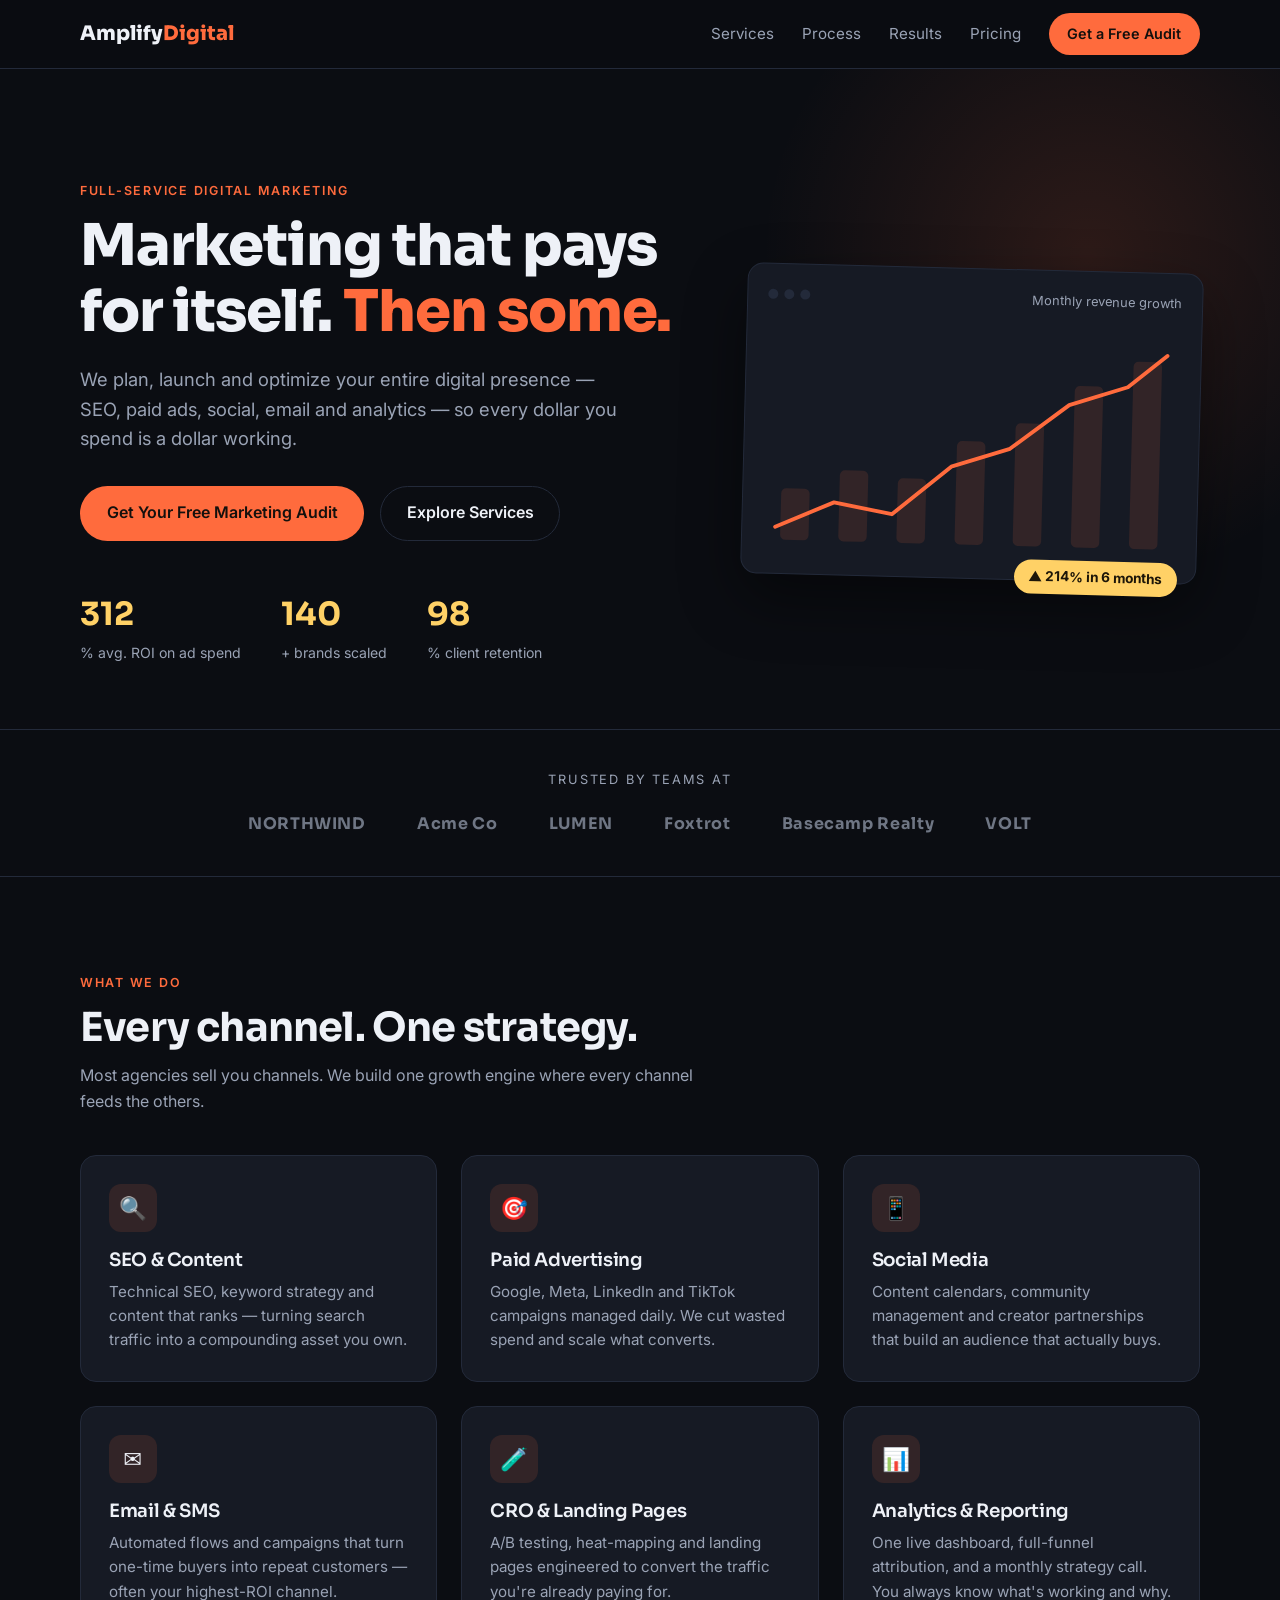
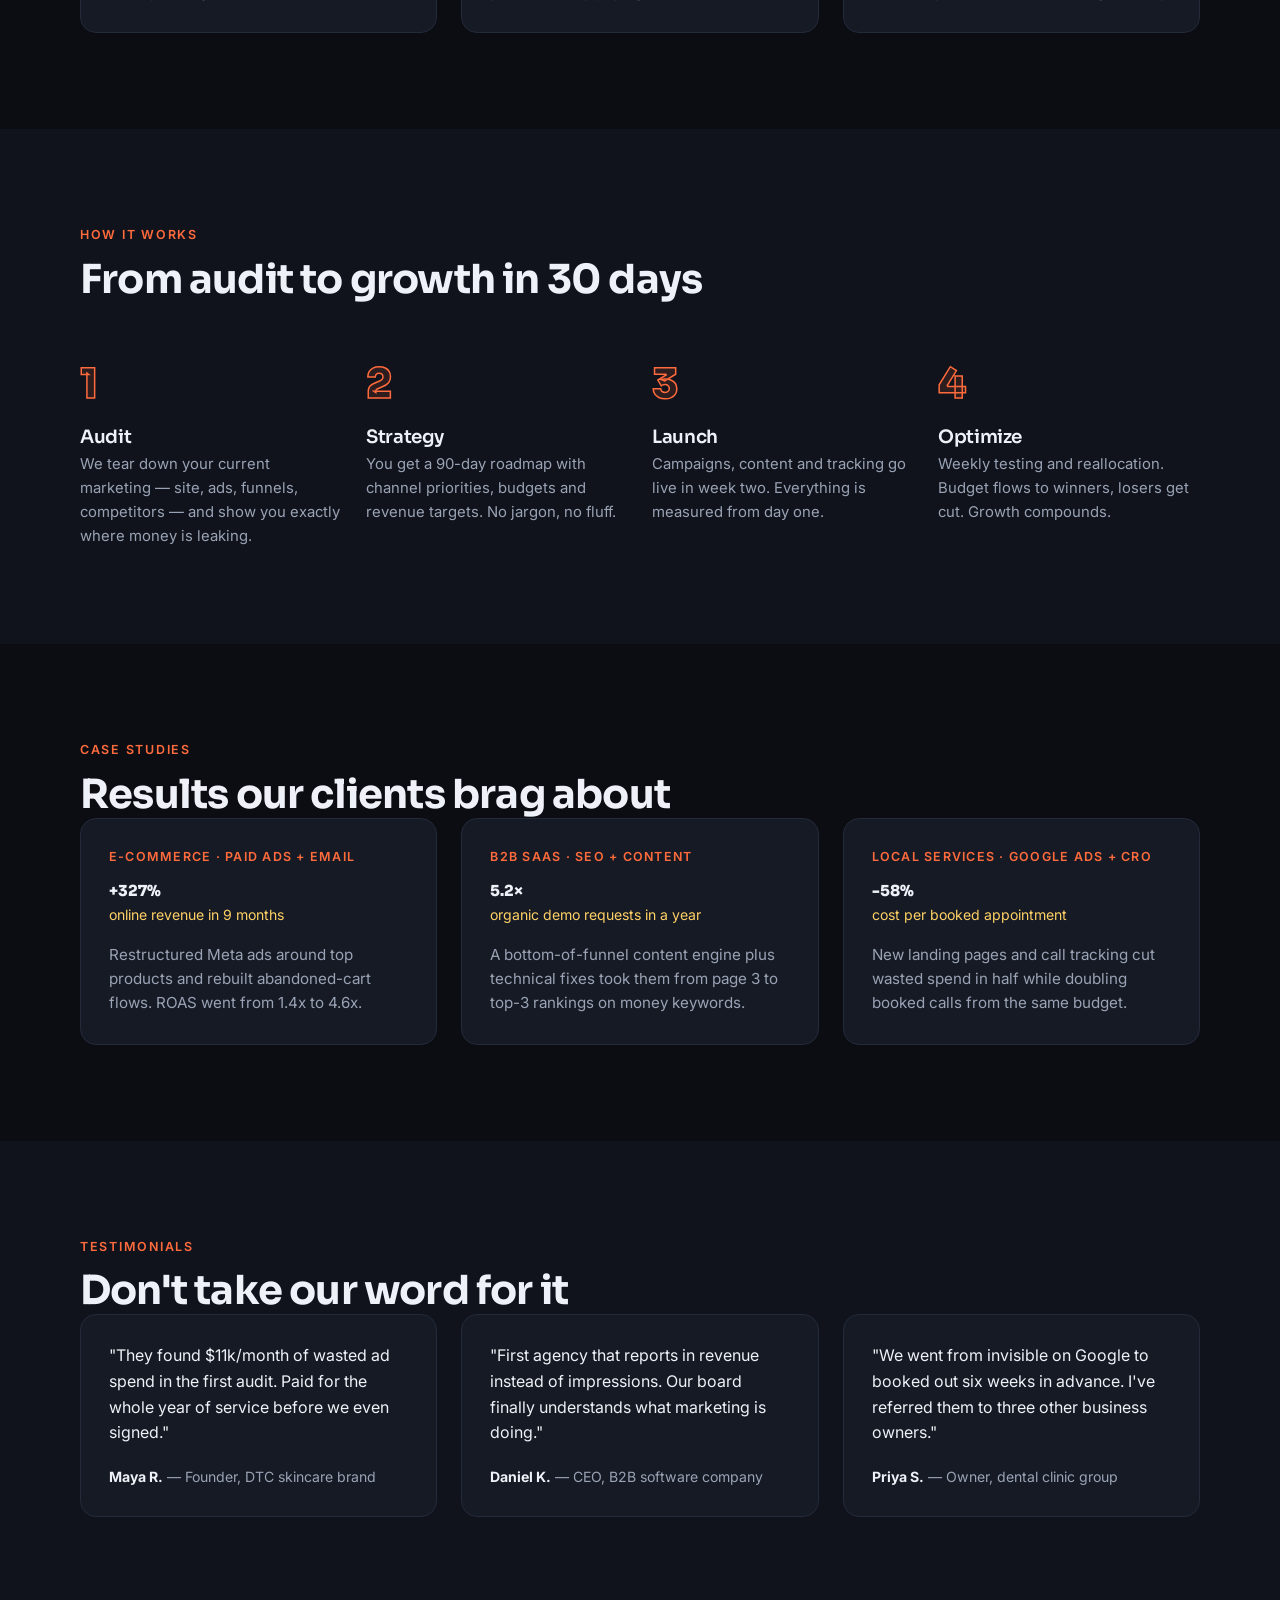
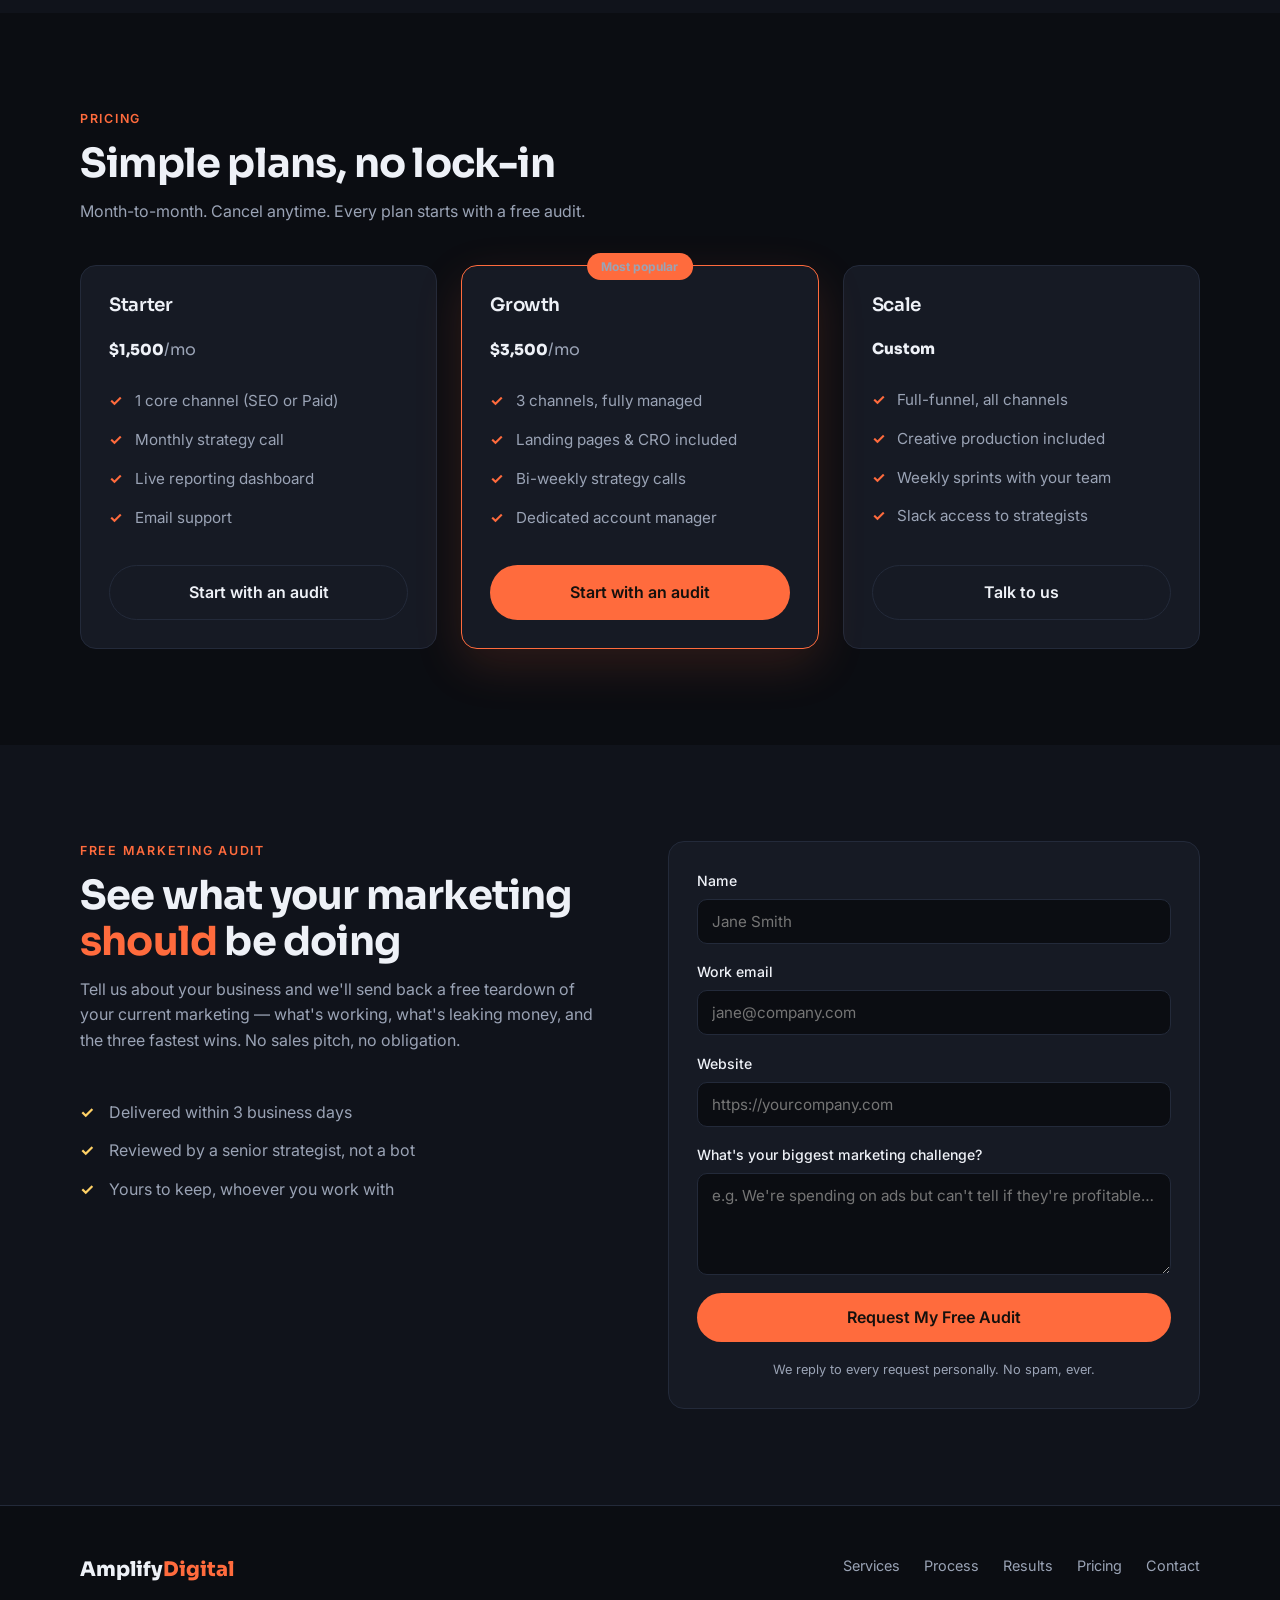
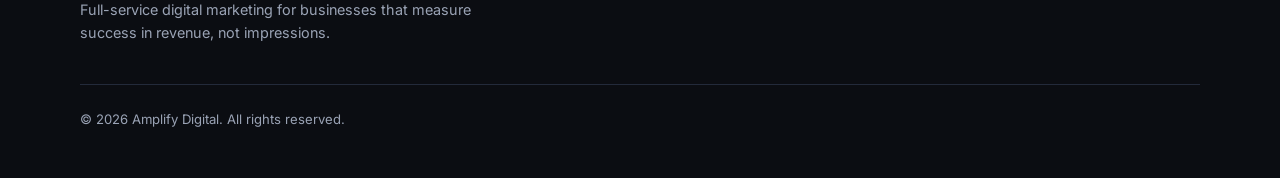
==== index.html @ 2baa2852 "Initial commit: Amplify Digital marketing website Co-Authored-By: Claude Fable 5 <noreply@anthropic." ====
<!DOCTYPE html>
<html lang="en">
<head>
  <meta charset="UTF-8" />
  <meta name="viewport" content="width=device-width, initial-scale=1.0" />
  <title>Amplify Digital — Full-Service Digital Marketing Agency</title>
  <meta name="description" content="Amplify Digital is a full-service digital marketing agency. SEO, paid ads, social media, email marketing and analytics — everything you need to grow, under one roof." />
  <meta property="og:title" content="Amplify Digital — Full-Service Digital Marketing Agency" />
  <meta property="og:description" content="SEO, paid ads, social media, email marketing and analytics — everything you need to grow, under one roof." />
  <meta property="og:type" content="website" />
  <link rel="icon" href="data:image/svg+xml,<svg xmlns='http://www.w3.org/2000/svg' viewBox='0 0 100 100'><text y='.9em' font-size='90'>🚀</text></svg>" />
  <link rel="preconnect" href="https://fonts.googleapis.com" />
  <link rel="preconnect" href="https://fonts.gstatic.com" crossorigin />
  <link href="https://fonts.googleapis.com/css2?family=Sora:wght@400;600;700;800&family=Inter:wght@400;500;600&display=swap" rel="stylesheet" />
  <link rel="stylesheet" href="styles.css" />
</head>
<body>

  <!-- ===== Navigation ===== -->
  <header class="nav" id="top">
    <div class="container nav-inner">
      <a href="#top" class="logo">Amplify<span>Digital</span></a>
      <nav class="nav-links" id="navLinks">
        <a href="#services">Services</a>
        <a href="#process">Process</a>
        <a href="#results">Results</a>
        <a href="#pricing">Pricing</a>
        <a href="#contact" class="btn btn-small">Get a Free Audit</a>
      </nav>
      <button class="nav-toggle" id="navToggle" aria-label="Toggle menu" aria-expanded="false">
        <span></span><span></span><span></span>
      </button>
    </div>
  </header>

  <!-- ===== Hero ===== -->
  <section class="hero">
    <div class="container hero-inner">
      <div class="hero-copy reveal">
        <p class="eyebrow">Full-Service Digital Marketing</p>
        <h1>Marketing that pays for itself. <em>Then some.</em></h1>
        <p class="lead">We plan, launch and optimize your entire digital presence — SEO, paid ads, social, email and analytics — so every dollar you spend is a dollar working.</p>
        <div class="hero-actions">
          <a href="#contact" class="btn">Get Your Free Marketing Audit</a>
          <a href="#services" class="btn btn-ghost">Explore Services</a>
        </div>
        <ul class="hero-stats">
          <li><strong data-count="312">0</strong><span>% avg. ROI on ad spend</span></li>
          <li><strong data-count="140">0</strong><span>+ brands scaled</span></li>
          <li><strong data-count="98">0</strong><span>% client retention</span></li>
        </ul>
      </div>
      <div class="hero-visual reveal" aria-hidden="true">
        <div class="chart-card">
          <div class="chart-card-head">
            <span class="dot"></span><span class="dot"></span><span class="dot"></span>
            <em>Monthly revenue growth</em>
          </div>
          <svg viewBox="0 0 320 180" class="chart">
            <polyline class="chart-line" points="10,160 55,140 100,148 145,110 190,95 235,60 280,45 310,20" />
            <g class="chart-bars">
              <rect x="14" y="130" width="22" height="40"/>
              <rect x="59" y="115" width="22" height="55"/>
              <rect x="104" y="120" width="22" height="50"/>
              <rect x="149" y="90" width="22" height="80"/>
              <rect x="194" y="75" width="22" height="95"/>
              <rect x="239" y="45" width="22" height="125"/>
              <rect x="284" y="25" width="22" height="145"/>
            </g>
          </svg>
          <div class="chart-badge">▲ 214% in 6 months</div>
        </div>
      </div>
    </div>
  </section>

  <!-- ===== Trust bar ===== -->
  <section class="trustbar">
    <div class="container">
      <p>Trusted by teams at</p>
      <div class="trust-logos">
        <span>NORTHWIND</span><span>Acme&nbsp;Co</span><span>LUMEN</span><span>Foxtrot</span><span>Basecamp&nbsp;Realty</span><span>VOLT</span>
      </div>
    </div>
  </section>

  <!-- ===== Services ===== -->
  <section class="section" id="services">
    <div class="container">
      <p class="eyebrow reveal">What we do</p>
      <h2 class="reveal">Every channel. One strategy.</h2>
      <p class="section-sub reveal">Most agencies sell you channels. We build one growth engine where every channel feeds the others.</p>
      <div class="grid grid-3">
        <article class="card reveal">
          <div class="card-icon">🔍</div>
          <h3>SEO &amp; Content</h3>
          <p>Technical SEO, keyword strategy and content that ranks — turning search traffic into a compounding asset you own.</p>
        </article>
        <article class="card reveal">
          <div class="card-icon">🎯</div>
          <h3>Paid Advertising</h3>
          <p>Google, Meta, LinkedIn and TikTok campaigns managed daily. We cut wasted spend and scale what converts.</p>
        </article>
        <article class="card reveal">
          <div class="card-icon">📱</div>
          <h3>Social Media</h3>
          <p>Content calendars, community management and creator partnerships that build an audience that actually buys.</p>
        </article>
        <article class="card reveal">
          <div class="card-icon">✉️</div>
          <h3>Email &amp; SMS</h3>
          <p>Automated flows and campaigns that turn one-time buyers into repeat customers — often your highest-ROI channel.</p>
        </article>
        <article class="card reveal">
          <div class="card-icon">🧪</div>
          <h3>CRO &amp; Landing Pages</h3>
          <p>A/B testing, heat-mapping and landing pages engineered to convert the traffic you're already paying for.</p>
        </article>
        <article class="card reveal">
          <div class="card-icon">📊</div>
          <h3>Analytics &amp; Reporting</h3>
          <p>One live dashboard, full-funnel attribution, and a monthly strategy call. You always know what's working and why.</p>
        </article>
      </div>
    </div>
  </section>

  <!-- ===== Process ===== -->
  <section class="section section-alt" id="process">
    <div class="container">
      <p class="eyebrow reveal">How it works</p>
      <h2 class="reveal">From audit to growth in 30 days</h2>
      <div class="steps">
        <div class="step reveal">
          <span class="step-num">1</span>
          <h3>Audit</h3>
          <p>We tear down your current marketing — site, ads, funnels, competitors — and show you exactly where money is leaking.</p>
        </div>
        <div class="step reveal">
          <span class="step-num">2</span>
          <h3>Strategy</h3>
          <p>You get a 90-day roadmap with channel priorities, budgets and revenue targets. No jargon, no fluff.</p>
        </div>
        <div class="step reveal">
          <span class="step-num">3</span>
          <h3>Launch</h3>
          <p>Campaigns, content and tracking go live in week two. Everything is measured from day one.</p>
        </div>
        <div class="step reveal">
          <span class="step-num">4</span>
          <h3>Optimize</h3>
          <p>Weekly testing and reallocation. Budget flows to winners, losers get cut. Growth compounds.</p>
        </div>
      </div>
    </div>
  </section>

  <!-- ===== Results ===== -->
  <section class="section" id="results">
    <div class="container">
      <p class="eyebrow reveal">Case studies</p>
      <h2 class="reveal">Results our clients brag about</h2>
      <div class="grid grid-3">
        <article class="card case reveal">
          <p class="case-tag">E-commerce · Paid Ads + Email</p>
          <p class="case-metric">+327%</p>
          <p class="case-metric-label">online revenue in 9 months</p>
          <p>Restructured Meta ads around top products and rebuilt abandoned-cart flows. ROAS went from 1.4x to 4.6x.</p>
        </article>
        <article class="card case reveal">
          <p class="case-tag">B2B SaaS · SEO + Content</p>
          <p class="case-metric">5.2×</p>
          <p class="case-metric-label">organic demo requests in a year</p>
          <p>A bottom-of-funnel content engine plus technical fixes took them from page 3 to top-3 rankings on money keywords.</p>
        </article>
        <article class="card case reveal">
          <p class="case-tag">Local Services · Google Ads + CRO</p>
          <p class="case-metric">-58%</p>
          <p class="case-metric-label">cost per booked appointment</p>
          <p>New landing pages and call tracking cut wasted spend in half while doubling booked calls from the same budget.</p>
        </article>
      </div>
    </div>
  </section>

  <!-- ===== Testimonials ===== -->
  <section class="section section-alt">
    <div class="container">
      <p class="eyebrow reveal">Testimonials</p>
      <h2 class="reveal">Don't take our word for it</h2>
      <div class="grid grid-3">
        <blockquote class="card quote reveal">
          <p>"They found $11k/month of wasted ad spend in the first audit. Paid for the whole year of service before we even signed."</p>
          <footer><strong>Maya R.</strong> — Founder, DTC skincare brand</footer>
        </blockquote>
        <blockquote class="card quote reveal">
          <p>"First agency that reports in revenue instead of impressions. Our board finally understands what marketing is doing."</p>
          <footer><strong>Daniel K.</strong> — CEO, B2B software company</footer>
        </blockquote>
        <blockquote class="card quote reveal">
          <p>"We went from invisible on Google to booked out six weeks in advance. I've referred them to three other business owners."</p>
          <footer><strong>Priya S.</strong> — Owner, dental clinic group</footer>
        </blockquote>
      </div>
    </div>
  </section>

  <!-- ===== Pricing ===== -->
  <section class="section" id="pricing">
    <div class="container">
      <p class="eyebrow reveal">Pricing</p>
      <h2 class="reveal">Simple plans, no lock-in</h2>
      <p class="section-sub reveal">Month-to-month. Cancel anytime. Every plan starts with a free audit.</p>
      <div class="grid grid-3 pricing-grid">
        <article class="card price reveal">
          <h3>Starter</h3>
          <p class="price-amount">$1,500<span>/mo</span></p>
          <ul>
            <li>1 core channel (SEO or Paid)</li>
            <li>Monthly strategy call</li>
            <li>Live reporting dashboard</li>
            <li>Email support</li>
          </ul>
          <a href="#contact" class="btn btn-ghost">Start with an audit</a>
        </article>
        <article class="card price featured reveal">
          <p class="price-flag">Most popular</p>
          <h3>Growth</h3>
          <p class="price-amount">$3,500<span>/mo</span></p>
          <ul>
            <li>3 channels, fully managed</li>
            <li>Landing pages &amp; CRO included</li>
            <li>Bi-weekly strategy calls</li>
            <li>Dedicated account manager</li>
          </ul>
          <a href="#contact" class="btn">Start with an audit</a>
        </article>
        <article class="card price reveal">
          <h3>Scale</h3>
          <p class="price-amount">Custom</p>
          <ul>
            <li>Full-funnel, all channels</li>
            <li>Creative production included</li>
            <li>Weekly sprints with your team</li>
            <li>Slack access to strategists</li>
          </ul>
          <a href="#contact" class="btn btn-ghost">Talk to us</a>
        </article>
      </div>
    </div>
  </section>

  <!-- ===== Contact ===== -->
  <section class="section section-alt" id="contact">
    <div class="container contact-inner">
      <div class="contact-copy reveal">
        <p class="eyebrow">Free marketing audit</p>
        <h2>See what your marketing <em>should</em> be doing</h2>
        <p class="section-sub">Tell us about your business and we'll send back a free teardown of your current marketing — what's working, what's leaking money, and the three fastest wins. No sales pitch, no obligation.</p>
        <ul class="checklist">
          <li>Delivered within 3 business days</li>
          <li>Reviewed by a senior strategist, not a bot</li>
          <li>Yours to keep, whoever you work with</li>
        </ul>
      </div>
      <form class="card contact-form reveal" id="contactForm" action="https://formsubmit.co/brovath@gmail.com" method="POST">
        <input type="hidden" name="_subject" value="New audit request — Amplify Digital website" />
        <input type="hidden" name="_captcha" value="true" />
        <label>Name
          <input type="text" name="name" placeholder="Jane Smith" required />
        </label>
        <label>Work email
          <input type="email" name="email" placeholder="jane@company.com" required />
        </label>
        <label>Website
          <input type="url" name="website" placeholder="https://yourcompany.com" />
        </label>
        <label>What's your biggest marketing challenge?
          <textarea name="message" rows="4" placeholder="e.g. We're spending on ads but can't tell if they're profitable…"></textarea>
        </label>
        <button type="submit" class="btn btn-full">Request My Free Audit</button>
        <p class="form-note">We reply to every request personally. No spam, ever.</p>
      </form>
    </div>
  </section>

  <!-- ===== Footer ===== -->
  <footer class="footer">
    <div class="container footer-inner">
      <div>
        <a href="#top" class="logo">Amplify<span>Digital</span></a>
        <p>Full-service digital marketing for businesses that measure success in revenue, not impressions.</p>
      </div>
      <nav aria-label="Footer">
        <a href="#services">Services</a>
        <a href="#process">Process</a>
        <a href="#results">Results</a>
        <a href="#pricing">Pricing</a>
        <a href="#contact">Contact</a>
      </nav>
      <p class="footer-copy">© <span id="year"></span> Amplify Digital. All rights reserved.</p>
    </div>
  </footer>

  <script src="script.js"></script>
</body>
</html>
---- styles.css ----
/* ============ Design tokens ============ */
:root {
  --bg: #0b0d12;
  --bg-alt: #10131b;
  --card: #161a24;
  --card-edge: #232a3a;
  --text: #eef1f7;
  --muted: #9aa3b5;
  --accent: #ff6b3d;
  --accent-soft: rgba(255, 107, 61, 0.12);
  --accent-2: #ffd166;
  --radius: 16px;
  --font-head: "Sora", system-ui, sans-serif;
  --font-body: "Inter", system-ui, sans-serif;
}

* { margin: 0; padding: 0; box-sizing: border-box; }
html { scroll-behavior: smooth; }
body {
  font-family: var(--font-body);
  background: var(--bg);
  color: var(--text);
  line-height: 1.6;
  -webkit-font-smoothing: antialiased;
}
img, svg { max-width: 100%; display: block; }
a { color: inherit; text-decoration: none; }

.container { width: min(1120px, 92%); margin-inline: auto; }

h1, h2, h3 { font-family: var(--font-head); line-height: 1.15; letter-spacing: -0.02em; }
h1 { font-size: clamp(2.2rem, 5vw, 3.6rem); font-weight: 800; }
h2 { font-size: clamp(1.7rem, 3.5vw, 2.5rem); font-weight: 700; }
h3 { font-size: 1.15rem; font-weight: 600; }
h1 em, h2 em { font-style: normal; color: var(--accent); }

.eyebrow {
  text-transform: uppercase;
  letter-spacing: 0.14em;
  font-size: 0.78rem;
  font-weight: 600;
  color: var(--accent);
  margin-bottom: 0.75rem;
}
.lead { font-size: 1.15rem; color: var(--muted); margin: 1.25rem 0 2rem; max-width: 34rem; }
.section-sub { color: var(--muted); max-width: 40rem; margin: 0.75rem 0 2.5rem; }

/* ============ Buttons ============ */
.btn {
  display: inline-block;
  background: var(--accent);
  color: #14100d;
  font-weight: 600;
  padding: 0.85rem 1.6rem;
  border-radius: 999px;
  border: 1px solid transparent;
  cursor: pointer;
  font-size: 1rem;
  font-family: var(--font-body);
  transition: transform 0.15s ease, box-shadow 0.15s ease, background 0.15s ease;
}
.btn:hover { transform: translateY(-2px); box-shadow: 0 8px 24px rgba(255, 107, 61, 0.35); }
.btn-ghost { background: transparent; color: var(--text); border-color: var(--card-edge); }
.btn-ghost:hover { box-shadow: none; border-color: var(--accent); color: var(--accent); }
.btn-small { padding: 0.5rem 1.1rem; font-size: 0.9rem; }
.btn-full { width: 100%; }

/* ============ Navigation ============ */
.nav {
  position: sticky;
  top: 0;
  z-index: 50;
  background: rgba(11, 13, 18, 0.85);
  backdrop-filter: blur(12px);
  border-bottom: 1px solid var(--card-edge);
}
.nav-inner { display: flex; align-items: center; justify-content: space-between; height: 68px; }
.logo { font-family: var(--font-head); font-weight: 800; font-size: 1.25rem; }
.logo span { color: var(--accent); }
.nav-links { display: flex; align-items: center; gap: 1.75rem; font-size: 0.95rem; }
.nav-links a:not(.btn) { color: var(--muted); transition: color 0.15s; }
.nav-links a:not(.btn):hover { color: var(--text); }
.nav-toggle { display: none; background: none; border: 0; cursor: pointer; padding: 6px; }
.nav-toggle span { display: block; width: 22px; height: 2px; background: var(--text); margin: 5px 0; transition: 0.2s; }

/* ============ Hero ============ */
.hero { padding: clamp(4rem, 9vw, 7rem) 0 4rem; position: relative; overflow: hidden; }
.hero::before {
  content: "";
  position: absolute;
  top: -30%; right: -15%;
  width: 60vw; height: 60vw;
  background: radial-gradient(circle, rgba(255,107,61,0.14), transparent 60%);
  pointer-events: none;
}
.hero-inner { display: grid; grid-template-columns: 1.15fr 0.85fr; gap: 3rem; align-items: center; position: relative; }
.hero-actions { display: flex; gap: 1rem; flex-wrap: wrap; }
.hero-stats { display: flex; gap: 2.5rem; list-style: none; margin-top: 3rem; flex-wrap: wrap; }
.hero-stats strong { font-family: var(--font-head); font-size: 2rem; color: var(--accent-2); display: block; }
.hero-stats span { color: var(--muted); font-size: 0.88rem; }

.chart-card {
  background: var(--card);
  border: 1px solid var(--card-edge);
  border-radius: var(--radius);
  padding: 1.25rem;
  position: relative;
  box-shadow: 0 24px 60px rgba(0, 0, 0, 0.45);
  transform: rotate(1.5deg);
}
.chart-card-head { display: flex; align-items: center; gap: 6px; margin-bottom: 1rem; }
.chart-card-head .dot { width: 10px; height: 10px; border-radius: 50%; background: var(--card-edge); }
.chart-card-head em { margin-left: auto; font-size: 0.8rem; color: var(--muted); font-style: normal; }
.chart-bars rect { fill: var(--accent-soft); stroke: none; rx: 4; }
.chart-line { fill: none; stroke: var(--accent); stroke-width: 3; stroke-linecap: round; stroke-linejoin: round; }
.chart-badge {
  position: absolute;
  bottom: -14px; right: 18px;
  background: var(--accent-2);
  color: #1d1608;
  font-weight: 700;
  font-size: 0.85rem;
  padding: 0.4rem 0.9rem;
  border-radius: 999px;
}

/* ============ Trust bar ============ */
.trustbar { padding: 2.5rem 0; border-block: 1px solid var(--card-edge); }
.trustbar p { text-align: center; color: var(--muted); font-size: 0.8rem; text-transform: uppercase; letter-spacing: 0.14em; margin-bottom: 1.25rem; }
.trust-logos { display: flex; justify-content: center; gap: clamp(1.5rem, 4vw, 3.5rem); flex-wrap: wrap; }
.trust-logos span { font-family: var(--font-head); font-weight: 700; color: var(--muted); opacity: 0.7; letter-spacing: 0.04em; }

/* ============ Sections & cards ============ */
.section { padding: clamp(4rem, 8vw, 6rem) 0; }
.section-alt { background: var(--bg-alt); }

.grid { display: grid; gap: 1.5rem; }
.grid-3 { grid-template-columns: repeat(3, 1fr); }

.card {
  background: var(--card);
  border: 1px solid var(--card-edge);
  border-radius: var(--radius);
  padding: 1.75rem;
  transition: transform 0.2s ease, border-color 0.2s ease;
}
.card:hover { transform: translateY(-4px); border-color: var(--accent); }
.card p { color: var(--muted); font-size: 0.95rem; }
.card h3 { margin-bottom: 0.6rem; }
.card-icon {
  width: 48px; height: 48px;
  display: grid; place-items: center;
  background: var(--accent-soft);
  border-radius: 12px;
  font-size: 1.4rem;
  margin-bottom: 1.1rem;
}

/* ============ Process steps ============ */
.steps { display: grid; grid-template-columns: repeat(4, 1fr); gap: 1.5rem; margin-top: 2.5rem; }
.step { position: relative; padding-top: 0.5rem; }
.step-num {
  font-family: var(--font-head);
  font-size: 2.6rem;
  font-weight: 800;
  color: var(--accent-soft);
  -webkit-text-stroke: 1.5px var(--accent);
  display: block;
  margin-bottom: 0.5rem;
}
.step h3 { margin-bottom: 0.4rem; }
.step p { color: var(--muted); font-size: 0.93rem; }

/* ============ Case studies ============ */
.case-tag { font-size: 0.78rem !important; text-transform: uppercase; letter-spacing: 0.1em; color: var(--accent) !important; font-weight: 600; margin-bottom: 1rem; }
.case-metric { font-family: var(--font-head); font-size: 2.6rem; font-weight: 800; color: var(--text) !important; line-height: 1; }
.case-metric-label { color: var(--accent-2) !important; font-size: 0.88rem !important; margin: 0.35rem 0 1rem; }

/* ============ Quotes ============ */
.quote p { font-size: 1rem; color: var(--text); }
.quote p::before { content: none; }
.quote footer { margin-top: 1.25rem; color: var(--muted); font-size: 0.88rem; }
.quote strong { color: var(--text); }

/* ============ Pricing ============ */
.pricing-grid { align-items: stretch; }
.price { display: flex; flex-direction: column; }
.price-amount { font-family: var(--font-head); font-size: 2.3rem; font-weight: 800; color: var(--text) !important; margin: 0.75rem 0 1.25rem; }
.price-amount span { font-size: 1rem; color: var(--muted); font-weight: 400; }
.price ul { list-style: none; margin-bottom: 1.75rem; flex: 1; }
.price li { padding: 0.45rem 0 0.45rem 1.6rem; position: relative; color: var(--muted); font-size: 0.95rem; }
.price li::before { content: "✓"; position: absolute; left: 0; color: var(--accent); font-weight: 700; }
.price .btn { text-align: center; }
.featured { border-color: var(--accent); position: relative; box-shadow: 0 16px 48px rgba(255, 107, 61, 0.15); }
.price-flag {
  position: absolute;
  top: -13px; left: 50%;
  transform: translateX(-50%);
  background: var(--accent);
  color: #14100d;
  font-size: 0.75rem !important;
  font-weight: 700;
  padding: 0.25rem 0.9rem;
  border-radius: 999px;
  white-space: nowrap;
}

/* ============ Contact ============ */
.contact-inner { display: grid; grid-template-columns: 1fr 1fr; gap: 3.5rem; align-items: start; }
.checklist { list-style: none; margin-top: 1.5rem; }
.checklist li { padding: 0.4rem 0 0.4rem 1.8rem; position: relative; color: var(--muted); }
.checklist li::before { content: "✓"; position: absolute; left: 0; color: var(--accent-2); font-weight: 700; }

.contact-form { display: grid; gap: 1.1rem; }
.contact-form:hover { transform: none; border-color: var(--card-edge); }
.contact-form label { display: grid; gap: 0.4rem; font-size: 0.88rem; font-weight: 500; }
.contact-form input, .contact-form textarea {
  background: var(--bg);
  border: 1px solid var(--card-edge);
  border-radius: 10px;
  padding: 0.75rem 0.9rem;
  color: var(--text);
  font-family: var(--font-body);
  font-size: 0.95rem;
  transition: border-color 0.15s;
}
.contact-form input:focus, .contact-form textarea:focus { outline: none; border-color: var(--accent); }
.form-note { text-align: center; font-size: 0.8rem !important; }

/* ============ Footer ============ */
.footer { border-top: 1px solid var(--card-edge); padding: 3rem 0; }
.footer-inner { display: grid; grid-template-columns: 1.2fr 1fr; gap: 2rem; align-items: start; }
.footer-inner > div p { color: var(--muted); font-size: 0.9rem; margin-top: 0.75rem; max-width: 26rem; }
.footer nav { display: flex; gap: 1.5rem; flex-wrap: wrap; justify-content: flex-end; }
.footer nav a { color: var(--muted); font-size: 0.9rem; }
.footer nav a:hover { color: var(--text); }
.footer-copy { grid-column: 1 / -1; color: var(--muted); font-size: 0.82rem; border-top: 1px solid var(--card-edge); padding-top: 1.5rem; margin-top: 0.5rem; }

/* ============ Reveal animation ============ */
.reveal { opacity: 0; transform: translateY(24px); transition: opacity 0.6s ease, transform 0.6s ease; }
.reveal.visible { opacity: 1; transform: none; }
@media (prefers-reduced-motion: reduce) {
  .reveal { opacity: 1; transform: none; transition: none; }
  html { scroll-behavior: auto; }
}

/* ============ Responsive ============ */
@media (max-width: 900px) {
  .hero-inner { grid-template-columns: 1fr; }
  .hero-visual { max-width: 420px; }
  .grid-3 { grid-template-columns: 1fr 1fr; }
  .steps { grid-template-columns: 1fr 1fr; }
  .contact-inner { grid-template-columns: 1fr; }
}
@media (max-width: 640px) {
  .grid-3, .steps { grid-template-columns: 1fr; }
  .nav-toggle { display: block; }
  .nav-links {
    display: none;
    position: absolute;
    top: 68px; left: 0; right: 0;
    background: var(--bg-alt);
    border-bottom: 1px solid var(--card-edge);
    flex-direction: column;
    padding: 1.5rem;
    gap: 1.25rem;
  }
  .nav-links.open { display: flex; }
  .footer-inner { grid-template-columns: 1fr; }
  .footer nav { justify-content: flex-start; }
}
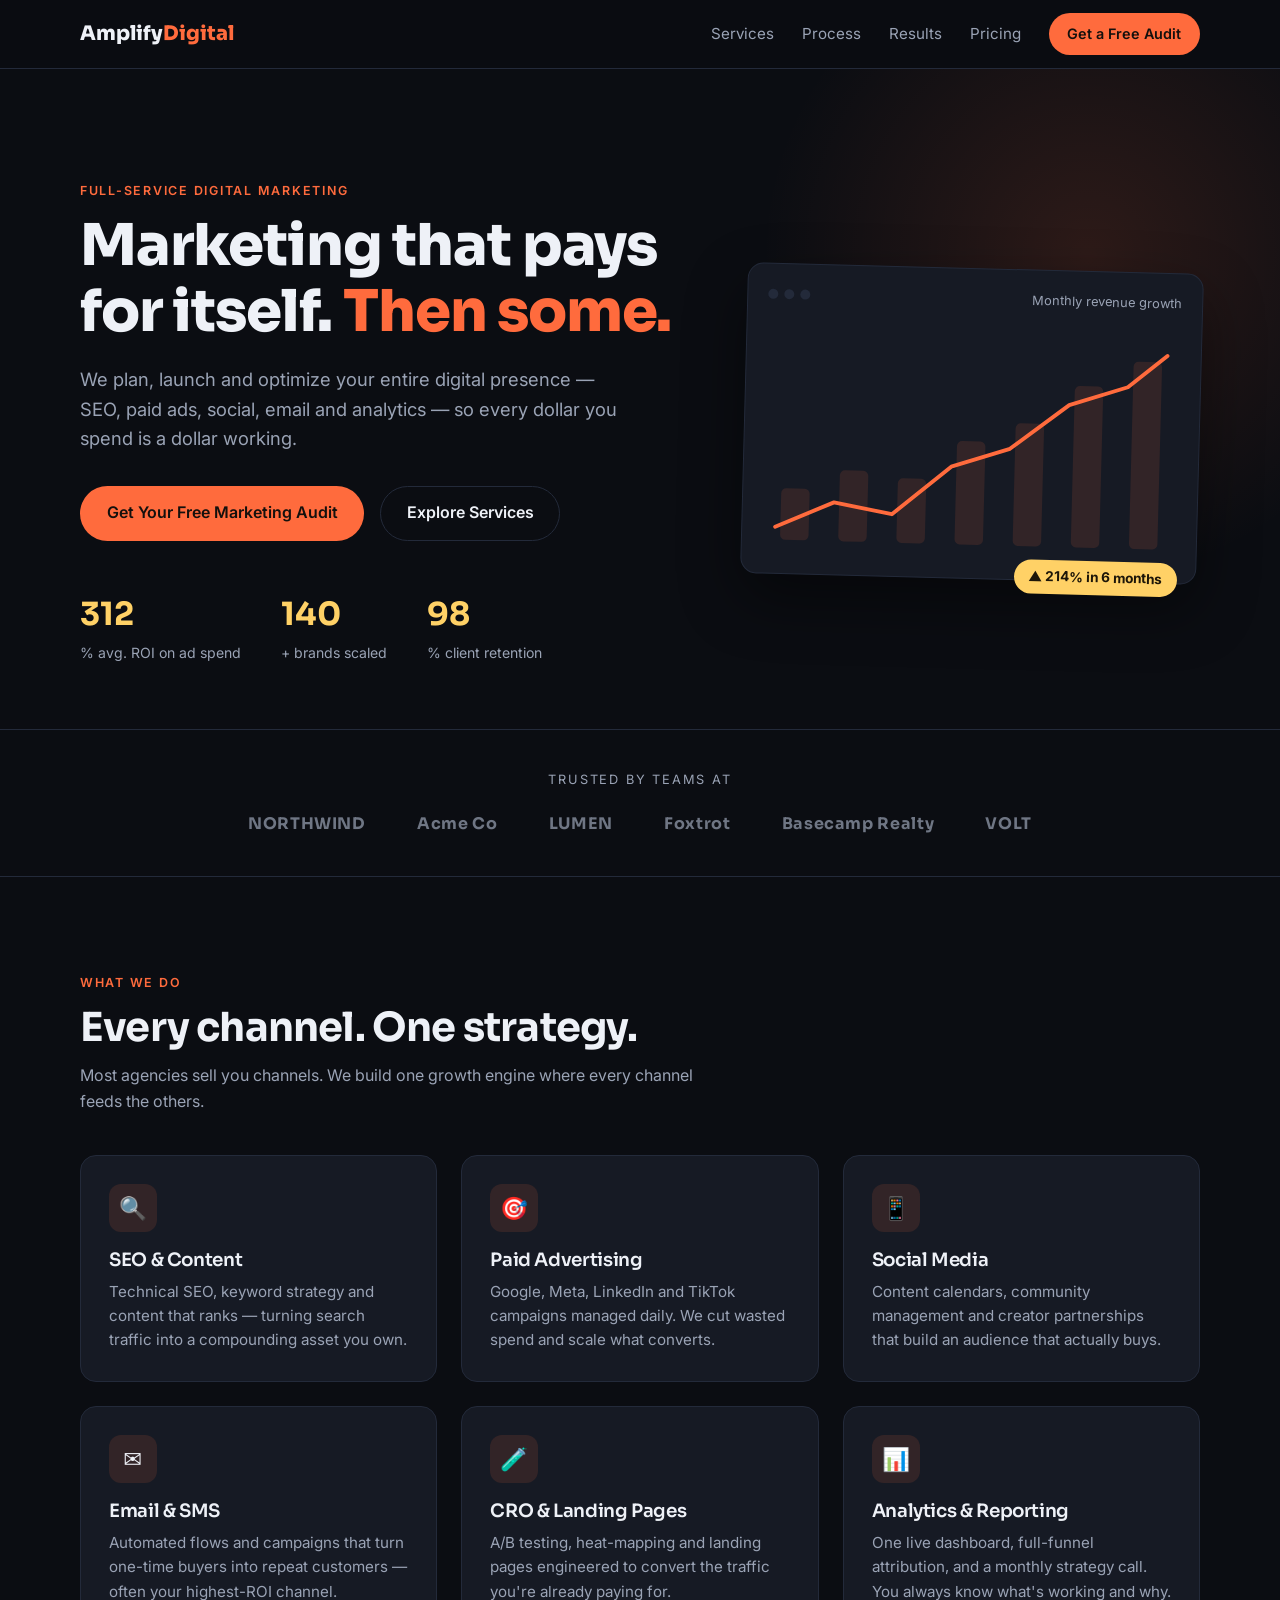
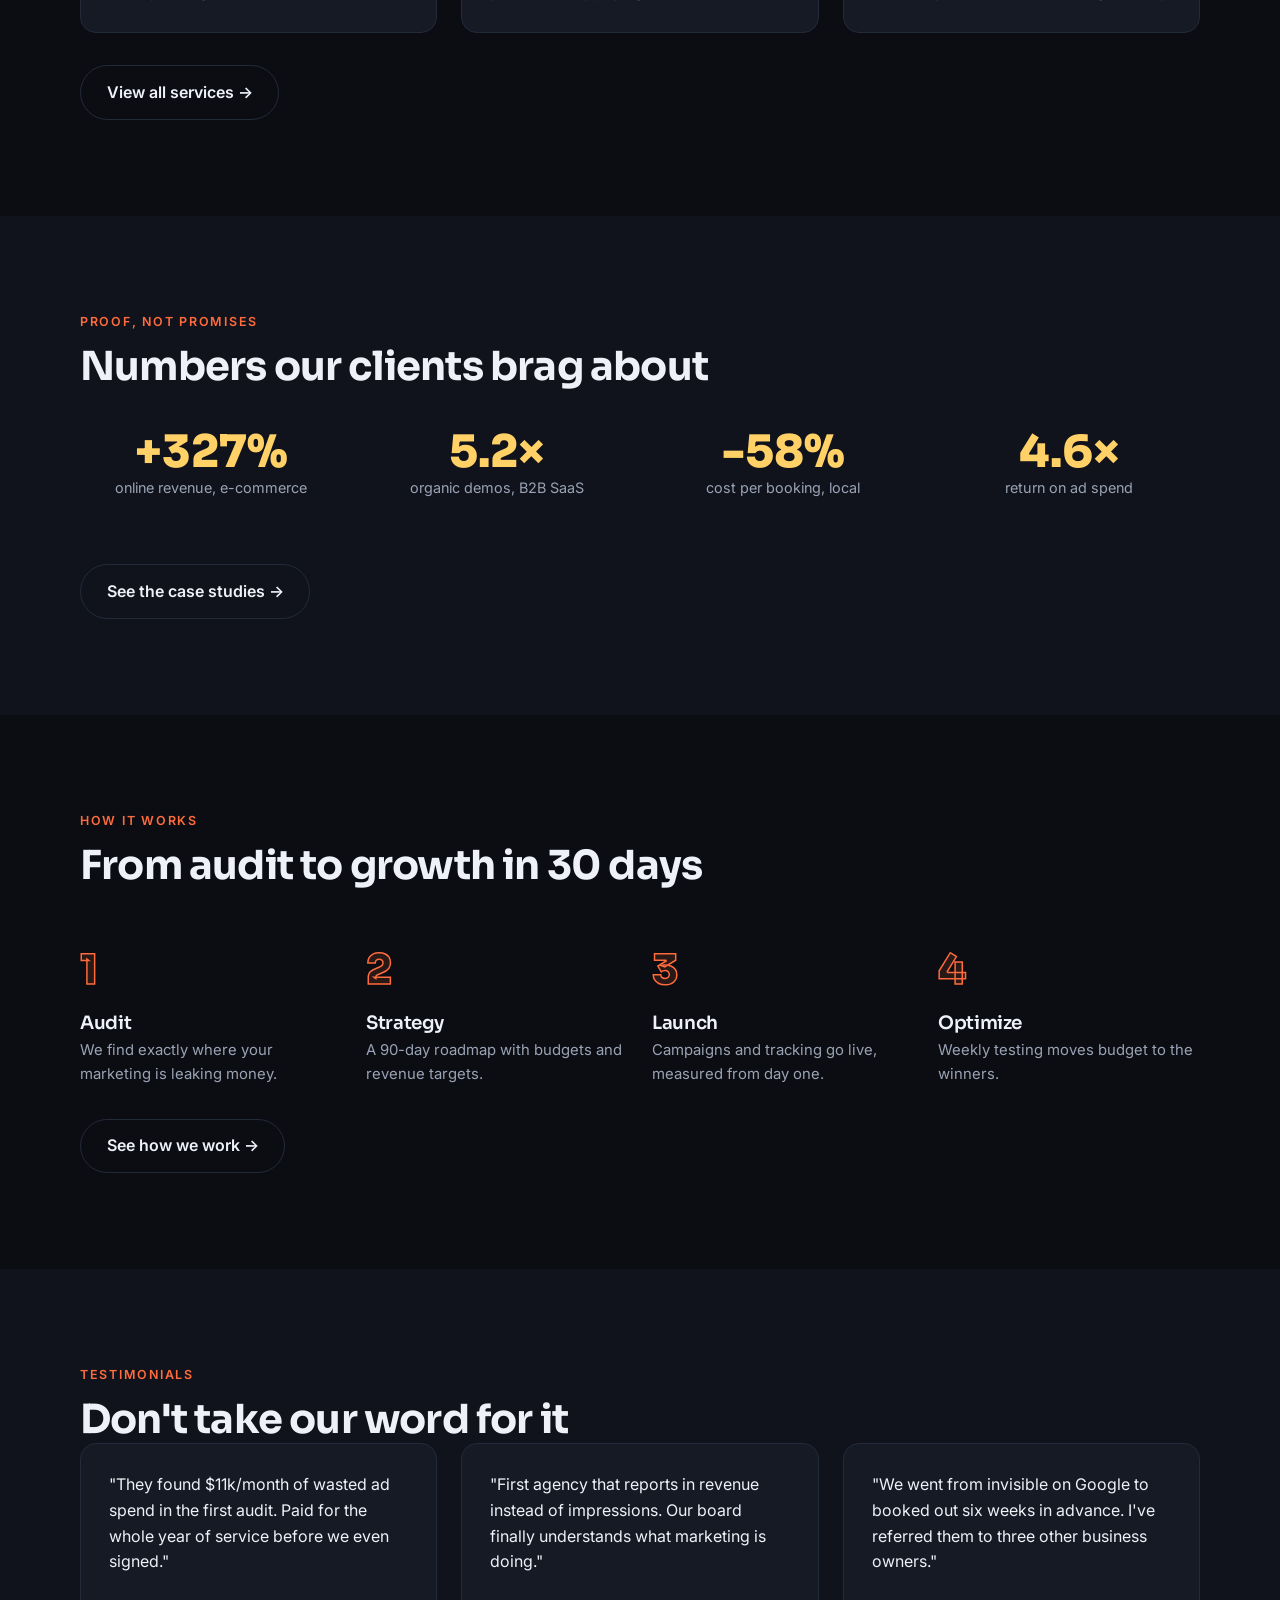
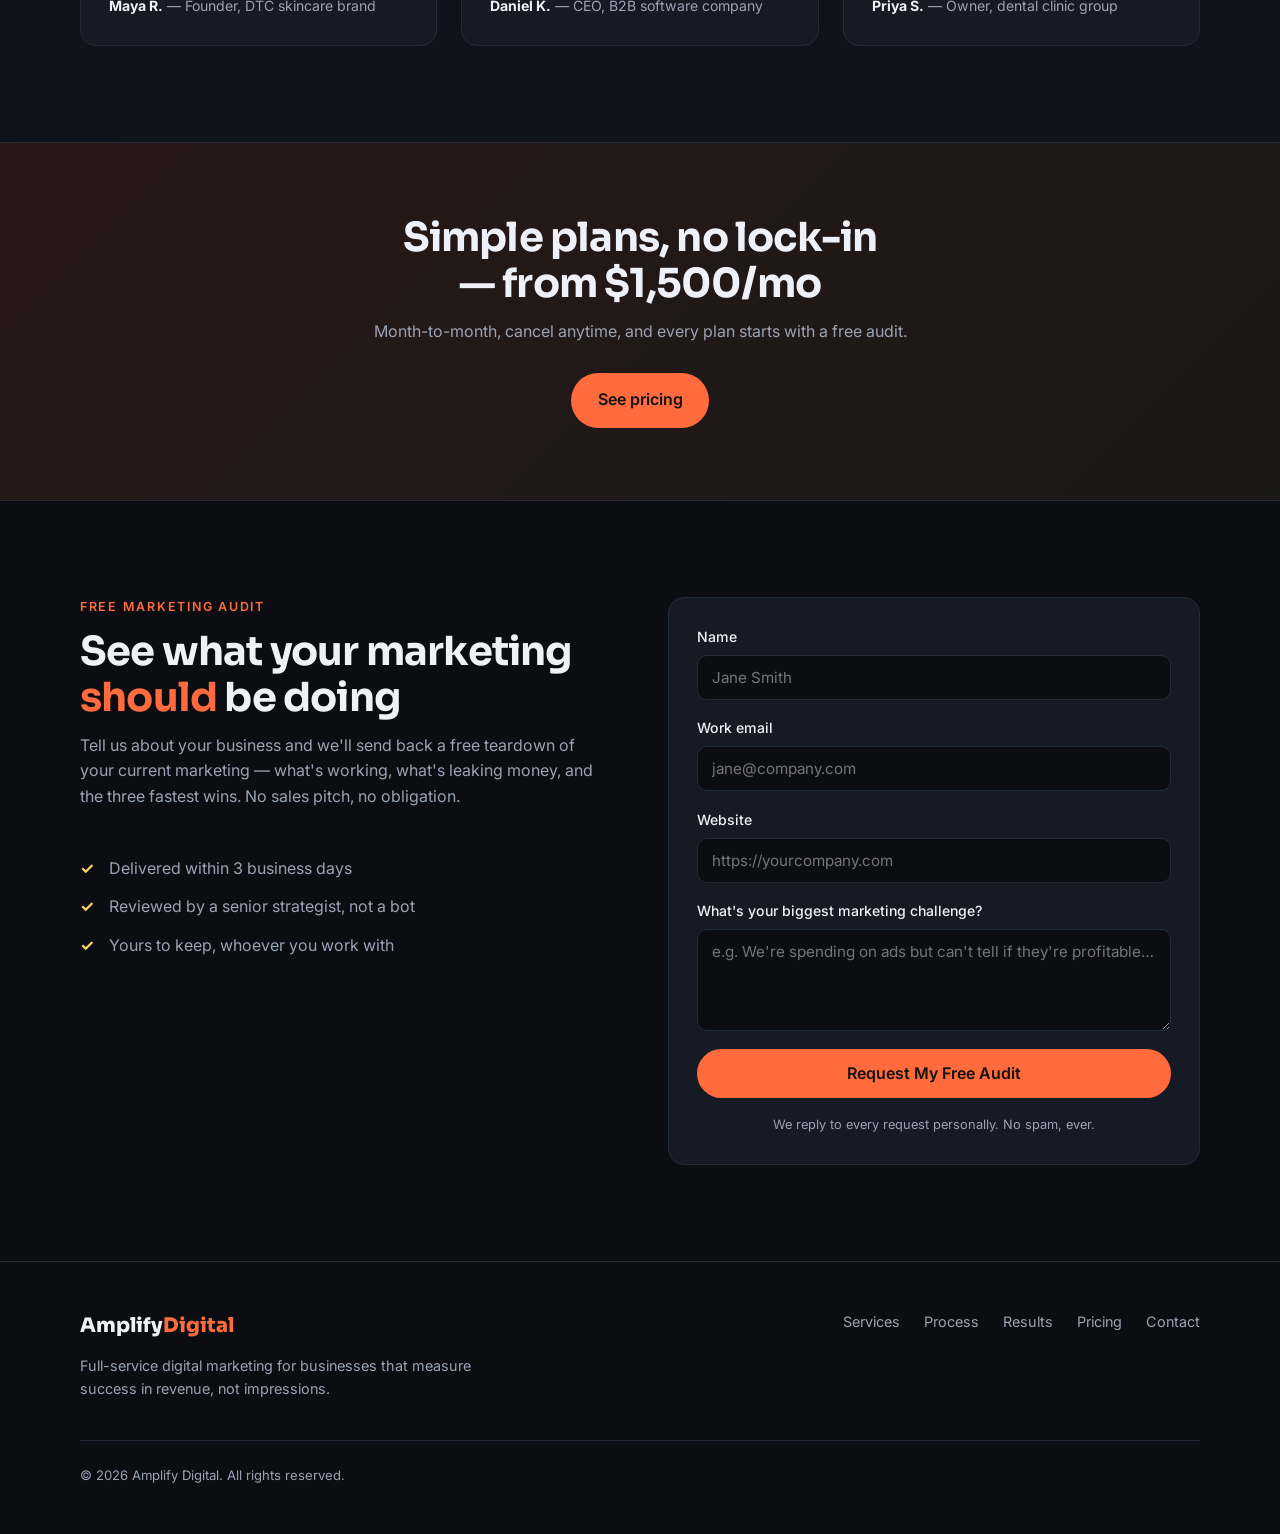
==== commit b1fe0513: "Add dedicated Services, Process, Results and Pricing pages Split the single-page site into a multi-p" ====
--- a/index.html
+++ b/index.html
@@ -19,12 +19,12 @@
   <!-- ===== Navigation ===== -->
   <header class="nav" id="top">
     <div class="container nav-inner">
-      <a href="#top" class="logo">Amplify<span>Digital</span></a>
+      <a href="index.html" class="logo">Amplify<span>Digital</span></a>
       <nav class="nav-links" id="navLinks">
-        <a href="#services">Services</a>
-        <a href="#process">Process</a>
-        <a href="#results">Results</a>
-        <a href="#pricing">Pricing</a>
+        <a href="services.html">Services</a>
+        <a href="process.html">Process</a>
+        <a href="results.html">Results</a>
+        <a href="pricing.html">Pricing</a>
         <a href="#contact" class="btn btn-small">Get a Free Audit</a>
       </nav>
       <button class="nav-toggle" id="navToggle" aria-label="Toggle menu" aria-expanded="false">
@@ -42,7 +42,7 @@
         <p class="lead">We plan, launch and optimize your entire digital presence — SEO, paid ads, social, email and analytics — so every dollar you spend is a dollar working.</p>
         <div class="hero-actions">
           <a href="#contact" class="btn">Get Your Free Marketing Audit</a>
-          <a href="#services" class="btn btn-ghost">Explore Services</a>
+          <a href="services.html" class="btn btn-ghost">Explore Services</a>
         </div>
         <ul class="hero-stats">
           <li><strong data-count="312">0</strong><span>% avg. ROI on ad spend</span></li>
@@ -84,7 +84,7 @@
     </div>
   </section>
 
-  <!-- ===== Services ===== -->
+  <!-- ===== Services preview ===== -->
   <section class="section" id="services">
     <div class="container">
       <p class="eyebrow reveal">What we do</p>
@@ -122,64 +122,37 @@
           <p>One live dashboard, full-funnel attribution, and a monthly strategy call. You always know what's working and why.</p>
         </article>
       </div>
-    </div>
-  </section>
-
-  <!-- ===== Process ===== -->
-  <section class="section section-alt" id="process">
+      <p class="reveal" style="margin-top:2rem"><a href="services.html" class="btn btn-ghost">View all services →</a></p>
+    </div>
+  </section>
+
+  <!-- ===== Results teaser ===== -->
+  <section class="section section-alt">
+    <div class="container">
+      <p class="eyebrow reveal">Proof, not promises</p>
+      <h2 class="reveal">Numbers our clients brag about</h2>
+      <div class="stat-band reveal">
+        <div class="stat"><strong>+327%</strong><span>online revenue, e-commerce</span></div>
+        <div class="stat"><strong>5.2×</strong><span>organic demos, B2B SaaS</span></div>
+        <div class="stat"><strong>-58%</strong><span>cost per booking, local</span></div>
+        <div class="stat"><strong>4.6×</strong><span>return on ad spend</span></div>
+      </div>
+      <p class="reveal" style="margin-top:1.5rem"><a href="results.html" class="btn btn-ghost">See the case studies →</a></p>
+    </div>
+  </section>
+
+  <!-- ===== Process teaser ===== -->
+  <section class="section" id="process-teaser">
     <div class="container">
       <p class="eyebrow reveal">How it works</p>
       <h2 class="reveal">From audit to growth in 30 days</h2>
       <div class="steps">
-        <div class="step reveal">
-          <span class="step-num">1</span>
-          <h3>Audit</h3>
-          <p>We tear down your current marketing — site, ads, funnels, competitors — and show you exactly where money is leaking.</p>
-        </div>
-        <div class="step reveal">
-          <span class="step-num">2</span>
-          <h3>Strategy</h3>
-          <p>You get a 90-day roadmap with channel priorities, budgets and revenue targets. No jargon, no fluff.</p>
-        </div>
-        <div class="step reveal">
-          <span class="step-num">3</span>
-          <h3>Launch</h3>
-          <p>Campaigns, content and tracking go live in week two. Everything is measured from day one.</p>
-        </div>
-        <div class="step reveal">
-          <span class="step-num">4</span>
-          <h3>Optimize</h3>
-          <p>Weekly testing and reallocation. Budget flows to winners, losers get cut. Growth compounds.</p>
-        </div>
-      </div>
-    </div>
-  </section>
-
-  <!-- ===== Results ===== -->
-  <section class="section" id="results">
-    <div class="container">
-      <p class="eyebrow reveal">Case studies</p>
-      <h2 class="reveal">Results our clients brag about</h2>
-      <div class="grid grid-3">
-        <article class="card case reveal">
-          <p class="case-tag">E-commerce · Paid Ads + Email</p>
-          <p class="case-metric">+327%</p>
-          <p class="case-metric-label">online revenue in 9 months</p>
-          <p>Restructured Meta ads around top products and rebuilt abandoned-cart flows. ROAS went from 1.4x to 4.6x.</p>
-        </article>
-        <article class="card case reveal">
-          <p class="case-tag">B2B SaaS · SEO + Content</p>
-          <p class="case-metric">5.2×</p>
-          <p class="case-metric-label">organic demo requests in a year</p>
-          <p>A bottom-of-funnel content engine plus technical fixes took them from page 3 to top-3 rankings on money keywords.</p>
-        </article>
-        <article class="card case reveal">
-          <p class="case-tag">Local Services · Google Ads + CRO</p>
-          <p class="case-metric">-58%</p>
-          <p class="case-metric-label">cost per booked appointment</p>
-          <p>New landing pages and call tracking cut wasted spend in half while doubling booked calls from the same budget.</p>
-        </article>
-      </div>
+        <div class="step reveal"><span class="step-num">1</span><h3>Audit</h3><p>We find exactly where your marketing is leaking money.</p></div>
+        <div class="step reveal"><span class="step-num">2</span><h3>Strategy</h3><p>A 90-day roadmap with budgets and revenue targets.</p></div>
+        <div class="step reveal"><span class="step-num">3</span><h3>Launch</h3><p>Campaigns and tracking go live, measured from day one.</p></div>
+        <div class="step reveal"><span class="step-num">4</span><h3>Optimize</h3><p>Weekly testing moves budget to the winners.</p></div>
+      </div>
+      <p class="reveal" style="margin-top:2rem"><a href="process.html" class="btn btn-ghost">See how we work →</a></p>
     </div>
   </section>
 
@@ -205,53 +178,17 @@
     </div>
   </section>
 
-  <!-- ===== Pricing ===== -->
-  <section class="section" id="pricing">
-    <div class="container">
-      <p class="eyebrow reveal">Pricing</p>
-      <h2 class="reveal">Simple plans, no lock-in</h2>
-      <p class="section-sub reveal">Month-to-month. Cancel anytime. Every plan starts with a free audit.</p>
-      <div class="grid grid-3 pricing-grid">
-        <article class="card price reveal">
-          <h3>Starter</h3>
-          <p class="price-amount">$1,500<span>/mo</span></p>
-          <ul>
-            <li>1 core channel (SEO or Paid)</li>
-            <li>Monthly strategy call</li>
-            <li>Live reporting dashboard</li>
-            <li>Email support</li>
-          </ul>
-          <a href="#contact" class="btn btn-ghost">Start with an audit</a>
-        </article>
-        <article class="card price featured reveal">
-          <p class="price-flag">Most popular</p>
-          <h3>Growth</h3>
-          <p class="price-amount">$3,500<span>/mo</span></p>
-          <ul>
-            <li>3 channels, fully managed</li>
-            <li>Landing pages &amp; CRO included</li>
-            <li>Bi-weekly strategy calls</li>
-            <li>Dedicated account manager</li>
-          </ul>
-          <a href="#contact" class="btn">Start with an audit</a>
-        </article>
-        <article class="card price reveal">
-          <h3>Scale</h3>
-          <p class="price-amount">Custom</p>
-          <ul>
-            <li>Full-funnel, all channels</li>
-            <li>Creative production included</li>
-            <li>Weekly sprints with your team</li>
-            <li>Slack access to strategists</li>
-          </ul>
-          <a href="#contact" class="btn btn-ghost">Talk to us</a>
-        </article>
-      </div>
+  <!-- ===== Pricing teaser ===== -->
+  <section class="cta-band">
+    <div class="container">
+      <h2>Simple plans, no lock-in — from $1,500/mo</h2>
+      <p>Month-to-month, cancel anytime, and every plan starts with a free audit.</p>
+      <a href="pricing.html" class="btn">See pricing</a>
     </div>
   </section>
 
   <!-- ===== Contact ===== -->
-  <section class="section section-alt" id="contact">
+  <section class="section" id="contact">
     <div class="container contact-inner">
       <div class="contact-copy reveal">
         <p class="eyebrow">Free marketing audit</p>
@@ -288,14 +225,14 @@
   <footer class="footer">
     <div class="container footer-inner">
       <div>
-        <a href="#top" class="logo">Amplify<span>Digital</span></a>
+        <a href="index.html" class="logo">Amplify<span>Digital</span></a>
         <p>Full-service digital marketing for businesses that measure success in revenue, not impressions.</p>
       </div>
       <nav aria-label="Footer">
-        <a href="#services">Services</a>
-        <a href="#process">Process</a>
-        <a href="#results">Results</a>
-        <a href="#pricing">Pricing</a>
+        <a href="services.html">Services</a>
+        <a href="process.html">Process</a>
+        <a href="results.html">Results</a>
+        <a href="pricing.html">Pricing</a>
         <a href="#contact">Contact</a>
       </nav>
       <p class="footer-copy">© <span id="year"></span> Amplify Digital. All rights reserved.</p>
--- a/styles.css
+++ b/styles.css
@@ -78,8 +78,17 @@
 .logo { font-family: var(--font-head); font-weight: 800; font-size: 1.25rem; }
 .logo span { color: var(--accent); }
 .nav-links { display: flex; align-items: center; gap: 1.75rem; font-size: 0.95rem; }
-.nav-links a:not(.btn) { color: var(--muted); transition: color 0.15s; }
+.nav-links a:not(.btn) { color: var(--muted); transition: color 0.15s; position: relative; }
 .nav-links a:not(.btn):hover { color: var(--text); }
+.nav-links a.active { color: var(--text); }
+.nav-links a.active::after {
+  content: "";
+  position: absolute;
+  left: 0; right: 0; bottom: -6px;
+  height: 2px;
+  background: var(--accent);
+  border-radius: 2px;
+}
 .nav-toggle { display: none; background: none; border: 0; cursor: pointer; padding: 6px; }
 .nav-toggle span { display: block; width: 22px; height: 2px; background: var(--text); margin: 5px 0; transition: 0.2s; }
 
@@ -268,4 +277,124 @@
   .nav-links.open { display: flex; }
   .footer-inner { grid-template-columns: 1fr; }
   .footer nav { justify-content: flex-start; }
-}
+  .page-hero { text-align: left; }
+  .service-row { grid-template-columns: 1fr; }
+}
+
+/* ============ Sub-page hero ============ */
+.page-hero {
+  padding: clamp(3.5rem, 8vw, 5.5rem) 0 clamp(2.5rem, 5vw, 3.5rem);
+  position: relative;
+  overflow: hidden;
+  border-bottom: 1px solid var(--card-edge);
+}
+.page-hero::before {
+  content: "";
+  position: absolute;
+  top: -40%; right: -10%;
+  width: 55vw; height: 55vw;
+  background: radial-gradient(circle, rgba(255,107,61,0.12), transparent 60%);
+  pointer-events: none;
+}
+.page-hero .container { position: relative; }
+.page-hero h1 { font-size: clamp(2rem, 4.5vw, 3rem); }
+.page-hero .lead { margin-bottom: 0; }
+.breadcrumb { font-size: 0.85rem; color: var(--muted); margin-bottom: 1.25rem; }
+.breadcrumb a { color: var(--muted); }
+.breadcrumb a:hover { color: var(--accent); }
+
+/* ============ Detailed service rows ============ */
+.service-row {
+  display: grid;
+  grid-template-columns: 220px 1fr;
+  gap: 1.75rem;
+  align-items: start;
+  padding: 2rem 0;
+  border-bottom: 1px solid var(--card-edge);
+}
+.service-row:last-child { border-bottom: 0; }
+.service-row .card-icon { margin-bottom: 1rem; }
+.service-row h3 { font-size: 1.4rem; margin-bottom: 0.5rem; }
+.service-row .row-lead { color: var(--muted); }
+.service-row .deliverables {
+  list-style: none;
+  display: grid;
+  grid-template-columns: 1fr 1fr;
+  gap: 0.5rem 1.5rem;
+}
+.service-row .deliverables li {
+  position: relative;
+  padding-left: 1.5rem;
+  color: var(--muted);
+  font-size: 0.95rem;
+}
+.service-row .deliverables li::before {
+  content: "✓";
+  position: absolute; left: 0;
+  color: var(--accent);
+  font-weight: 700;
+}
+@media (max-width: 640px) {
+  .service-row .deliverables { grid-template-columns: 1fr; }
+}
+
+/* ============ Stat band ============ */
+.stat-band {
+  display: grid;
+  grid-template-columns: repeat(4, 1fr);
+  gap: 1.5rem;
+  text-align: center;
+  padding: 2.5rem 0;
+}
+.stat-band .stat strong {
+  font-family: var(--font-head);
+  font-size: clamp(2rem, 4vw, 2.8rem);
+  font-weight: 800;
+  color: var(--accent-2);
+  display: block;
+  line-height: 1;
+}
+.stat-band .stat span { color: var(--muted); font-size: 0.9rem; }
+@media (max-width: 640px) { .stat-band { grid-template-columns: 1fr 1fr; gap: 2rem; } }
+
+/* ============ CTA band ============ */
+.cta-band {
+  text-align: center;
+  padding: clamp(3rem, 7vw, 4.5rem) 0;
+  background: linear-gradient(135deg, rgba(255,107,61,0.12), rgba(255,209,102,0.06));
+  border-block: 1px solid var(--card-edge);
+}
+.cta-band h2 { max-width: 32rem; margin: 0 auto 0.75rem; }
+.cta-band p { color: var(--muted); max-width: 34rem; margin: 0 auto 1.75rem; }
+
+/* ============ FAQ ============ */
+.faq { max-width: 46rem; margin-top: 2.5rem; }
+.faq details {
+  border-bottom: 1px solid var(--card-edge);
+  padding: 1.1rem 0;
+}
+.faq summary {
+  cursor: pointer;
+  font-family: var(--font-head);
+  font-weight: 600;
+  font-size: 1.05rem;
+  list-style: none;
+  display: flex;
+  justify-content: space-between;
+  align-items: center;
+  gap: 1rem;
+}
+.faq summary::-webkit-details-marker { display: none; }
+.faq summary::after {
+  content: "+";
+  color: var(--accent);
+  font-size: 1.4rem;
+  font-weight: 400;
+  transition: transform 0.2s;
+}
+.faq details[open] summary::after { transform: rotate(45deg); }
+.faq details p { color: var(--muted); margin-top: 0.75rem; font-size: 0.95rem; }
+
+/* Section intro helper for centered sub-page sections */
+.center { text-align: center; }
+.center .section-sub { margin-inline: auto; }
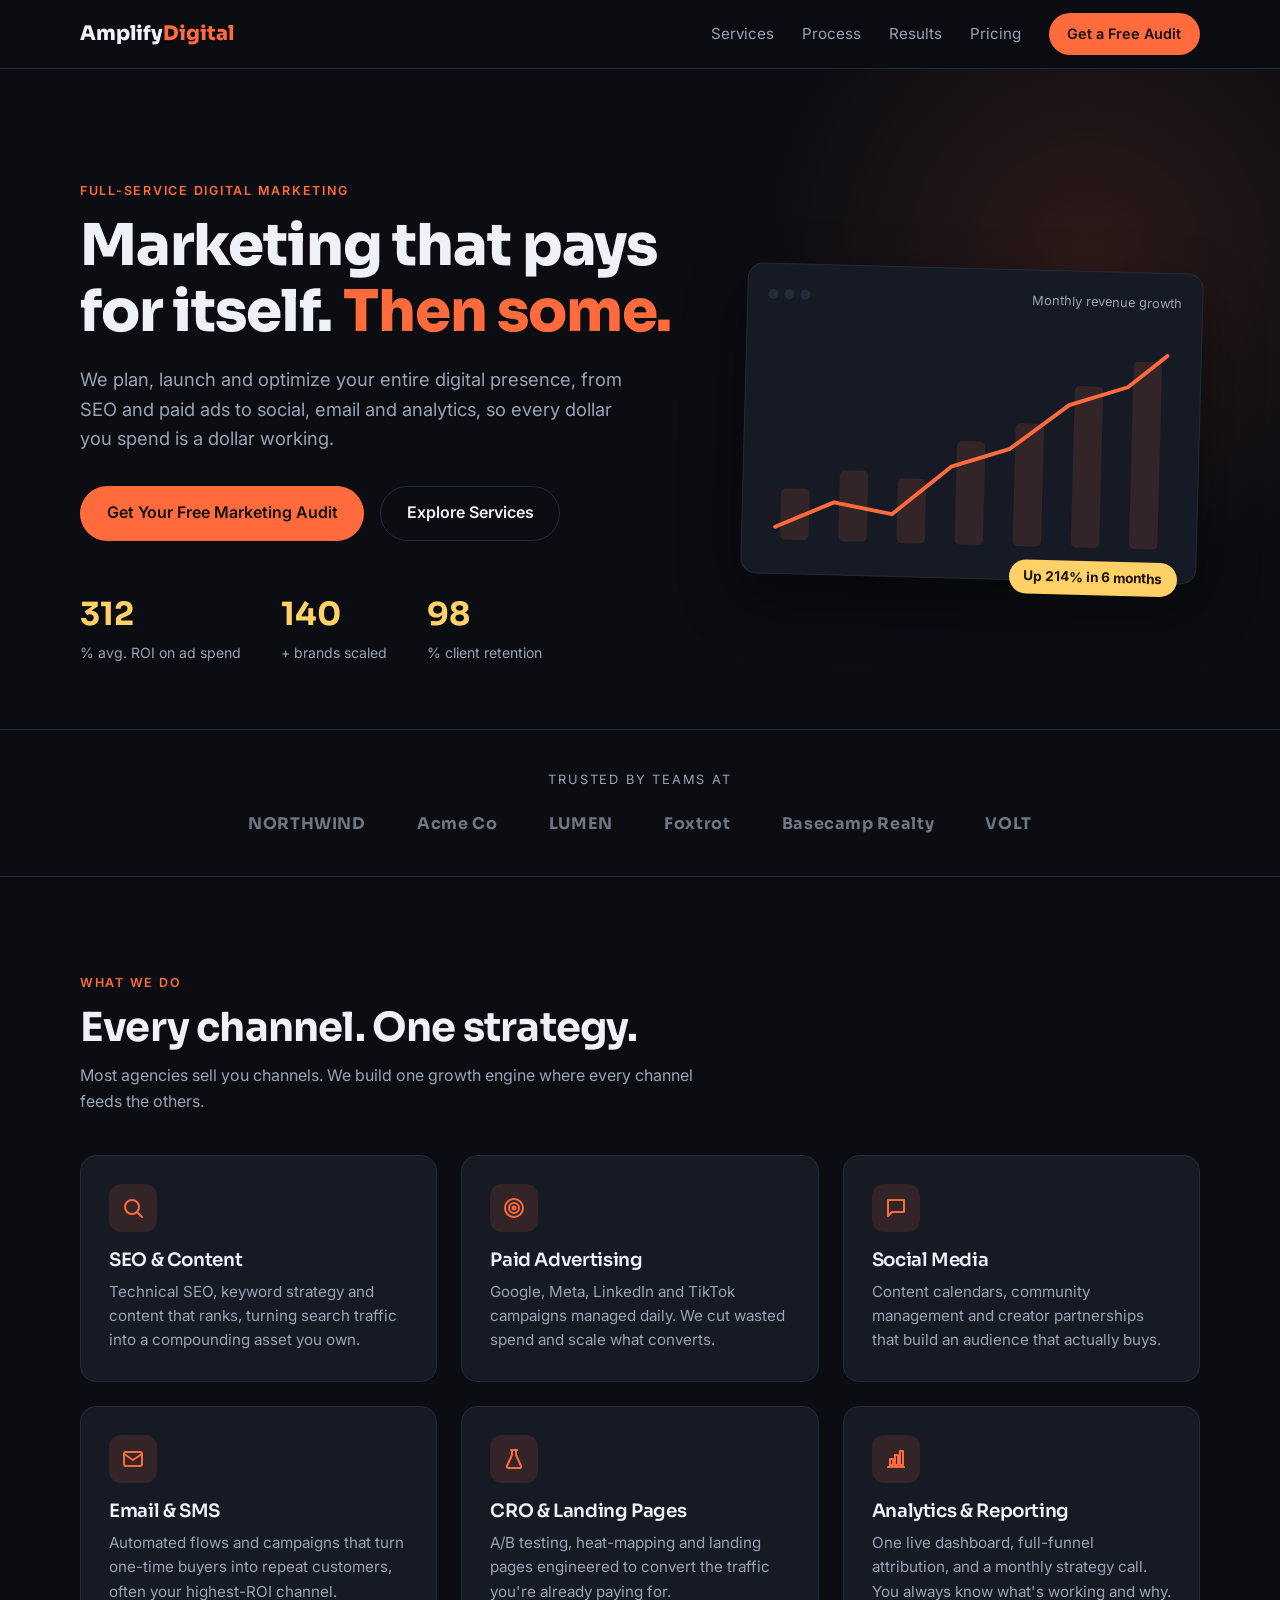
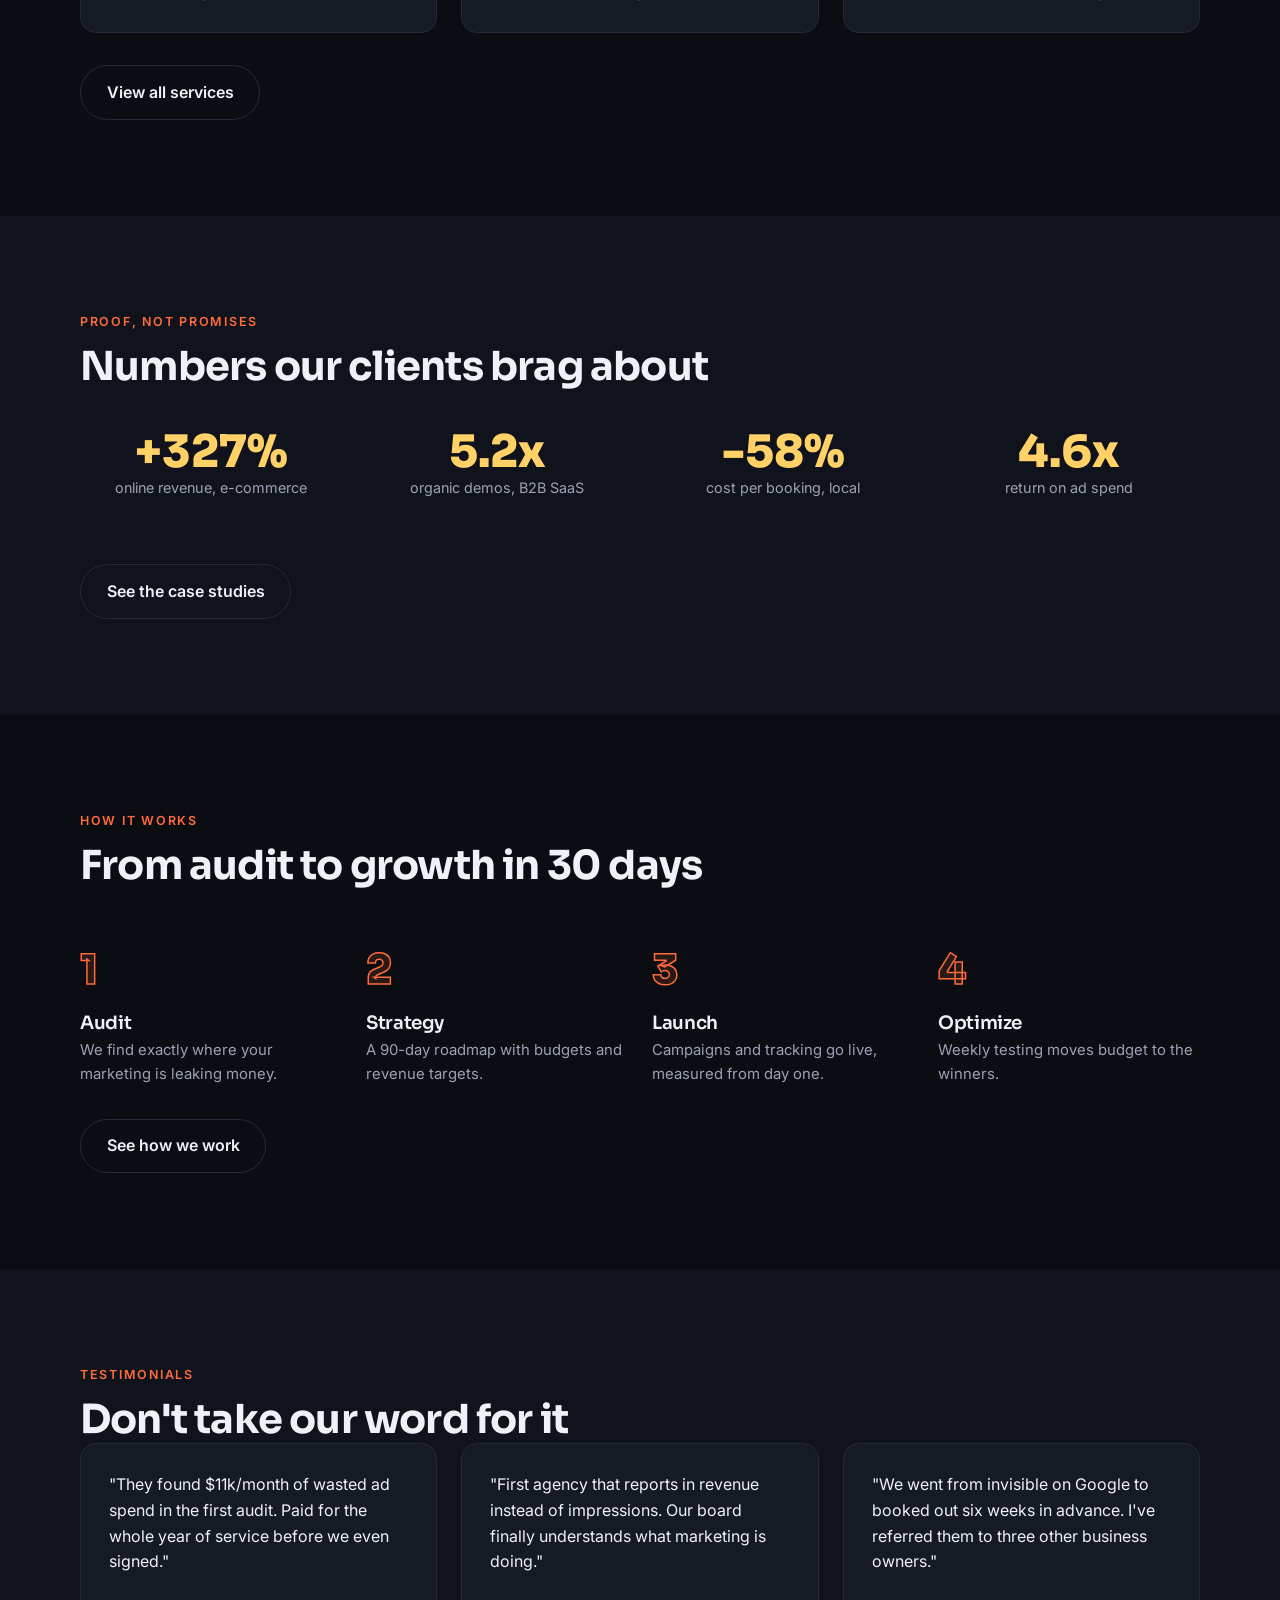
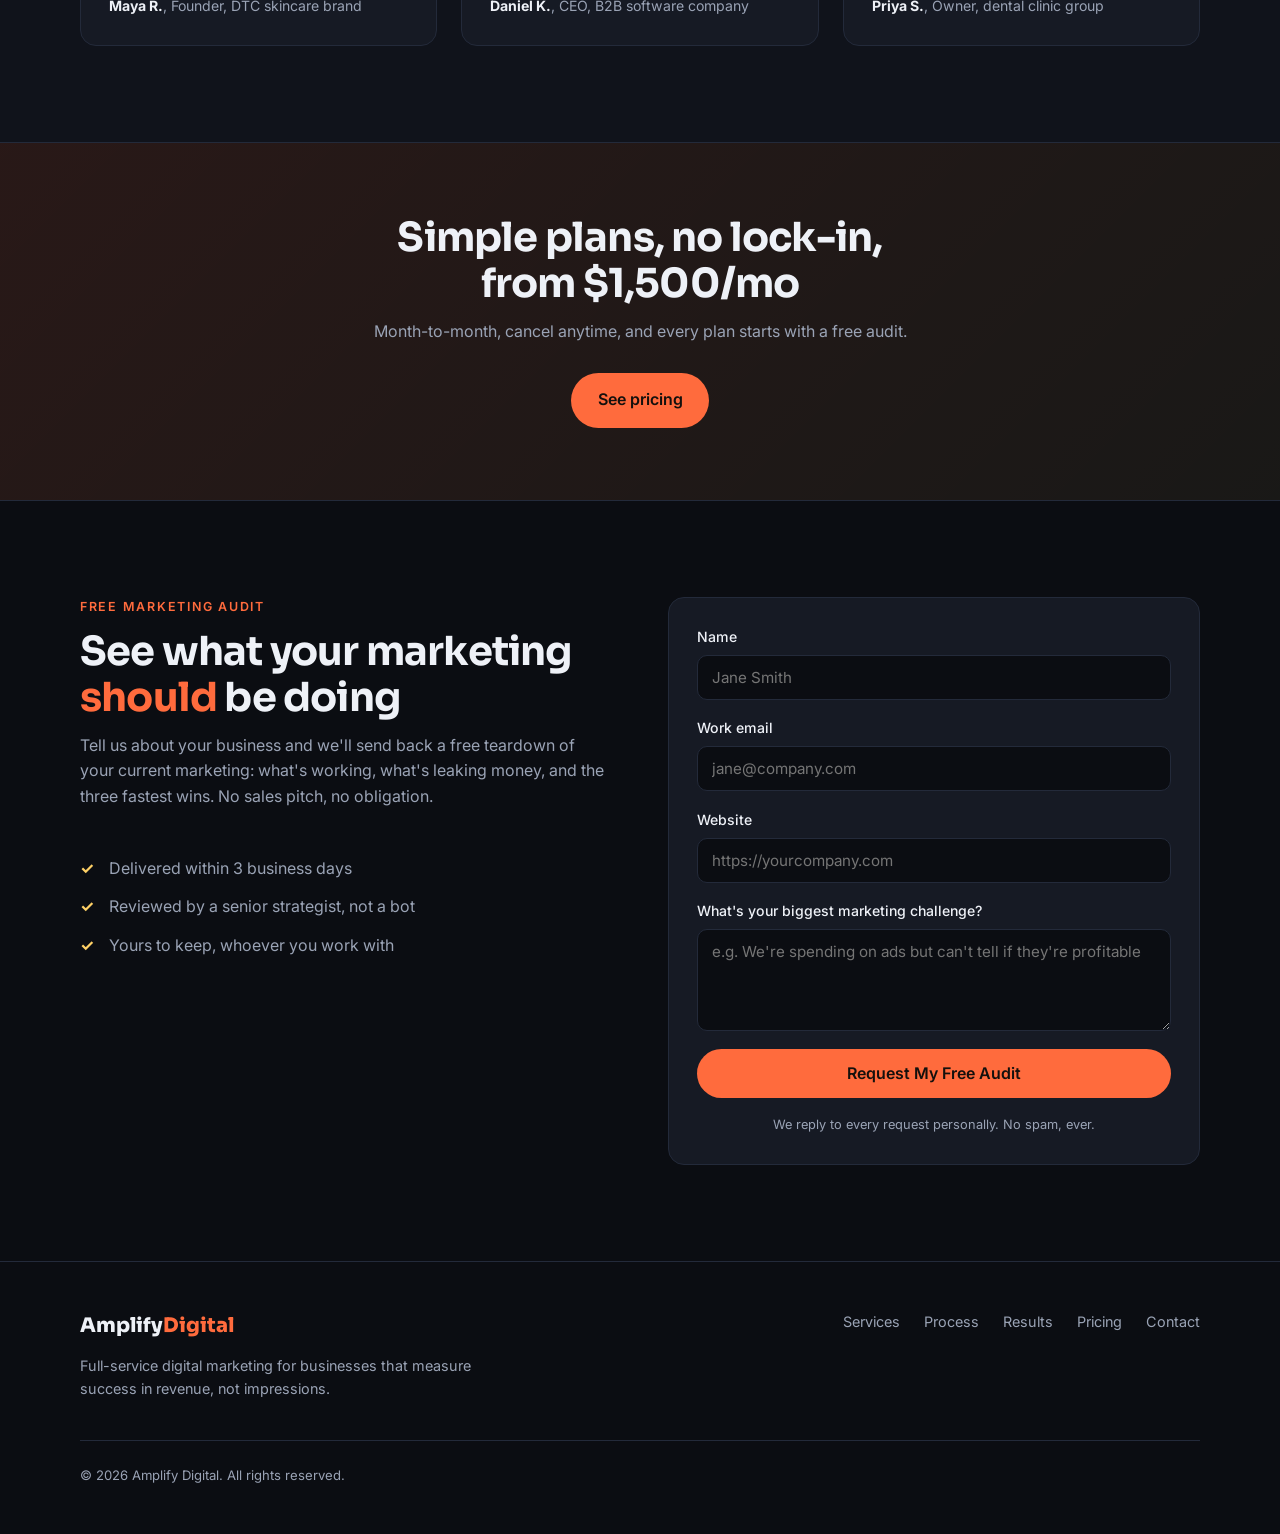
==== commit 527d4b74: "Remove em dashes and emojis; use SVG icons and monogram favicon Replace emoji card icons with inline" ====
--- a/index.html
+++ b/index.html
@@ -3,12 +3,12 @@
 <head>
   <meta charset="UTF-8" />
   <meta name="viewport" content="width=device-width, initial-scale=1.0" />
-  <title>Amplify Digital — Full-Service Digital Marketing Agency</title>
-  <meta name="description" content="Amplify Digital is a full-service digital marketing agency. SEO, paid ads, social media, email marketing and analytics — everything you need to grow, under one roof." />
-  <meta property="og:title" content="Amplify Digital — Full-Service Digital Marketing Agency" />
-  <meta property="og:description" content="SEO, paid ads, social media, email marketing and analytics — everything you need to grow, under one roof." />
+  <title>Amplify Digital | Full-Service Digital Marketing Agency</title>
+  <meta name="description" content="Amplify Digital is a full-service digital marketing agency. SEO, paid ads, social media, email marketing and analytics: everything you need to grow, under one roof." />
+  <meta property="og:title" content="Amplify Digital | Full-Service Digital Marketing Agency" />
+  <meta property="og:description" content="SEO, paid ads, social media, email marketing and analytics: everything you need to grow, under one roof." />
   <meta property="og:type" content="website" />
-  <link rel="icon" href="data:image/svg+xml,<svg xmlns='http://www.w3.org/2000/svg' viewBox='0 0 100 100'><text y='.9em' font-size='90'>🚀</text></svg>" />
+  <link rel="icon" href="data:image/svg+xml,<svg xmlns='http://www.w3.org/2000/svg' viewBox='0 0 100 100'><rect width='100' height='100' rx='22' fill='%230b0d12'/><text x='50' y='50' dy='.35em' text-anchor='middle' font-family='Arial' font-weight='bold' font-size='58' fill='%23ff6b3d'>A</text></svg>" />
   <link rel="preconnect" href="https://fonts.googleapis.com" />
   <link rel="preconnect" href="https://fonts.gstatic.com" crossorigin />
   <link href="https://fonts.googleapis.com/css2?family=Sora:wght@400;600;700;800&family=Inter:wght@400;500;600&display=swap" rel="stylesheet" />
@@ -39,7 +39,7 @@
       <div class="hero-copy reveal">
         <p class="eyebrow">Full-Service Digital Marketing</p>
         <h1>Marketing that pays for itself. <em>Then some.</em></h1>
-        <p class="lead">We plan, launch and optimize your entire digital presence — SEO, paid ads, social, email and analytics — so every dollar you spend is a dollar working.</p>
+        <p class="lead">We plan, launch and optimize your entire digital presence, from SEO and paid ads to social, email and analytics, so every dollar you spend is a dollar working.</p>
         <div class="hero-actions">
           <a href="#contact" class="btn">Get Your Free Marketing Audit</a>
           <a href="services.html" class="btn btn-ghost">Explore Services</a>
@@ -68,7 +68,7 @@
               <rect x="284" y="25" width="22" height="145"/>
             </g>
           </svg>
-          <div class="chart-badge">▲ 214% in 6 months</div>
+          <div class="chart-badge">Up 214% in 6 months</div>
         </div>
       </div>
     </div>
@@ -92,37 +92,37 @@
       <p class="section-sub reveal">Most agencies sell you channels. We build one growth engine where every channel feeds the others.</p>
       <div class="grid grid-3">
         <article class="card reveal">
-          <div class="card-icon">🔍</div>
+          <div class="card-icon"><svg viewBox="0 0 24 24"><circle cx="11" cy="11" r="7"/><line x1="21" y1="21" x2="16" y2="16"/></svg></div>
           <h3>SEO &amp; Content</h3>
-          <p>Technical SEO, keyword strategy and content that ranks — turning search traffic into a compounding asset you own.</p>
-        </article>
-        <article class="card reveal">
-          <div class="card-icon">🎯</div>
+          <p>Technical SEO, keyword strategy and content that ranks, turning search traffic into a compounding asset you own.</p>
+        </article>
+        <article class="card reveal">
+          <div class="card-icon"><svg viewBox="0 0 24 24"><circle cx="12" cy="12" r="9"/><circle cx="12" cy="12" r="5"/><circle cx="12" cy="12" r="1.5"/></svg></div>
           <h3>Paid Advertising</h3>
           <p>Google, Meta, LinkedIn and TikTok campaigns managed daily. We cut wasted spend and scale what converts.</p>
         </article>
         <article class="card reveal">
-          <div class="card-icon">📱</div>
+          <div class="card-icon"><svg viewBox="0 0 24 24"><path d="M4 4h16v12H8l-4 4V4z"/></svg></div>
           <h3>Social Media</h3>
           <p>Content calendars, community management and creator partnerships that build an audience that actually buys.</p>
         </article>
         <article class="card reveal">
-          <div class="card-icon">✉️</div>
+          <div class="card-icon"><svg viewBox="0 0 24 24"><rect x="3" y="5" width="18" height="14" rx="2"/><path d="M3 7l9 6 9-6"/></svg></div>
           <h3>Email &amp; SMS</h3>
-          <p>Automated flows and campaigns that turn one-time buyers into repeat customers — often your highest-ROI channel.</p>
-        </article>
-        <article class="card reveal">
-          <div class="card-icon">🧪</div>
+          <p>Automated flows and campaigns that turn one-time buyers into repeat customers, often your highest-ROI channel.</p>
+        </article>
+        <article class="card reveal">
+          <div class="card-icon"><svg viewBox="0 0 24 24"><path d="M9 3h6"/><path d="M10 3v5L5 19a1.5 1.5 0 0 0 1.4 2h11.2a1.5 1.5 0 0 0 1.4-2L14 8V3"/></svg></div>
           <h3>CRO &amp; Landing Pages</h3>
           <p>A/B testing, heat-mapping and landing pages engineered to convert the traffic you're already paying for.</p>
         </article>
         <article class="card reveal">
-          <div class="card-icon">📊</div>
+          <div class="card-icon"><svg viewBox="0 0 24 24"><line x1="4" y1="20" x2="20" y2="20"/><rect x="6" y="12" width="3" height="6"/><rect x="11" y="8" width="3" height="10"/><rect x="16" y="4" width="3" height="14"/></svg></div>
           <h3>Analytics &amp; Reporting</h3>
           <p>One live dashboard, full-funnel attribution, and a monthly strategy call. You always know what's working and why.</p>
         </article>
       </div>
-      <p class="reveal" style="margin-top:2rem"><a href="services.html" class="btn btn-ghost">View all services →</a></p>
+      <p class="reveal" style="margin-top:2rem"><a href="services.html" class="btn btn-ghost">View all services</a></p>
     </div>
   </section>
 
@@ -133,11 +133,11 @@
       <h2 class="reveal">Numbers our clients brag about</h2>
       <div class="stat-band reveal">
         <div class="stat"><strong>+327%</strong><span>online revenue, e-commerce</span></div>
-        <div class="stat"><strong>5.2×</strong><span>organic demos, B2B SaaS</span></div>
+        <div class="stat"><strong>5.2x</strong><span>organic demos, B2B SaaS</span></div>
         <div class="stat"><strong>-58%</strong><span>cost per booking, local</span></div>
-        <div class="stat"><strong>4.6×</strong><span>return on ad spend</span></div>
-      </div>
-      <p class="reveal" style="margin-top:1.5rem"><a href="results.html" class="btn btn-ghost">See the case studies →</a></p>
+        <div class="stat"><strong>4.6x</strong><span>return on ad spend</span></div>
+      </div>
+      <p class="reveal" style="margin-top:1.5rem"><a href="results.html" class="btn btn-ghost">See the case studies</a></p>
     </div>
   </section>
 
@@ -152,7 +152,7 @@
         <div class="step reveal"><span class="step-num">3</span><h3>Launch</h3><p>Campaigns and tracking go live, measured from day one.</p></div>
         <div class="step reveal"><span class="step-num">4</span><h3>Optimize</h3><p>Weekly testing moves budget to the winners.</p></div>
       </div>
-      <p class="reveal" style="margin-top:2rem"><a href="process.html" class="btn btn-ghost">See how we work →</a></p>
+      <p class="reveal" style="margin-top:2rem"><a href="process.html" class="btn btn-ghost">See how we work</a></p>
     </div>
   </section>
 
@@ -164,15 +164,15 @@
       <div class="grid grid-3">
         <blockquote class="card quote reveal">
           <p>"They found $11k/month of wasted ad spend in the first audit. Paid for the whole year of service before we even signed."</p>
-          <footer><strong>Maya R.</strong> — Founder, DTC skincare brand</footer>
+          <footer><strong>Maya R.</strong>, Founder, DTC skincare brand</footer>
         </blockquote>
         <blockquote class="card quote reveal">
           <p>"First agency that reports in revenue instead of impressions. Our board finally understands what marketing is doing."</p>
-          <footer><strong>Daniel K.</strong> — CEO, B2B software company</footer>
+          <footer><strong>Daniel K.</strong>, CEO, B2B software company</footer>
         </blockquote>
         <blockquote class="card quote reveal">
           <p>"We went from invisible on Google to booked out six weeks in advance. I've referred them to three other business owners."</p>
-          <footer><strong>Priya S.</strong> — Owner, dental clinic group</footer>
+          <footer><strong>Priya S.</strong>, Owner, dental clinic group</footer>
         </blockquote>
       </div>
     </div>
@@ -181,7 +181,7 @@
   <!-- ===== Pricing teaser ===== -->
   <section class="cta-band">
     <div class="container">
-      <h2>Simple plans, no lock-in — from $1,500/mo</h2>
+      <h2>Simple plans, no lock-in, from $1,500/mo</h2>
       <p>Month-to-month, cancel anytime, and every plan starts with a free audit.</p>
       <a href="pricing.html" class="btn">See pricing</a>
     </div>
@@ -193,7 +193,7 @@
       <div class="contact-copy reveal">
         <p class="eyebrow">Free marketing audit</p>
         <h2>See what your marketing <em>should</em> be doing</h2>
-        <p class="section-sub">Tell us about your business and we'll send back a free teardown of your current marketing — what's working, what's leaking money, and the three fastest wins. No sales pitch, no obligation.</p>
+        <p class="section-sub">Tell us about your business and we'll send back a free teardown of your current marketing: what's working, what's leaking money, and the three fastest wins. No sales pitch, no obligation.</p>
         <ul class="checklist">
           <li>Delivered within 3 business days</li>
           <li>Reviewed by a senior strategist, not a bot</li>
@@ -201,7 +201,7 @@
         </ul>
       </div>
       <form class="card contact-form reveal" id="contactForm" action="https://formsubmit.co/brovath@gmail.com" method="POST">
-        <input type="hidden" name="_subject" value="New audit request — Amplify Digital website" />
+        <input type="hidden" name="_subject" value="New audit request from Amplify Digital website" />
         <input type="hidden" name="_captcha" value="true" />
         <label>Name
           <input type="text" name="name" placeholder="Jane Smith" required />
@@ -213,7 +213,7 @@
           <input type="url" name="website" placeholder="https://yourcompany.com" />
         </label>
         <label>What's your biggest marketing challenge?
-          <textarea name="message" rows="4" placeholder="e.g. We're spending on ads but can't tell if they're profitable…"></textarea>
+          <textarea name="message" rows="4" placeholder="e.g. We're spending on ads but can't tell if they're profitable"></textarea>
         </label>
         <button type="submit" class="btn btn-full">Request My Free Audit</button>
         <p class="form-note">We reply to every request personally. No spam, ever.</p>
--- a/styles.css
+++ b/styles.css
@@ -161,8 +161,15 @@
   display: grid; place-items: center;
   background: var(--accent-soft);
   border-radius: 12px;
-  font-size: 1.4rem;
   margin-bottom: 1.1rem;
+}
+.card-icon svg {
+  width: 24px; height: 24px;
+  stroke: var(--accent);
+  fill: none;
+  stroke-width: 2;
+  stroke-linecap: round;
+  stroke-linejoin: round;
 }
 
 /* ============ Process steps ============ */
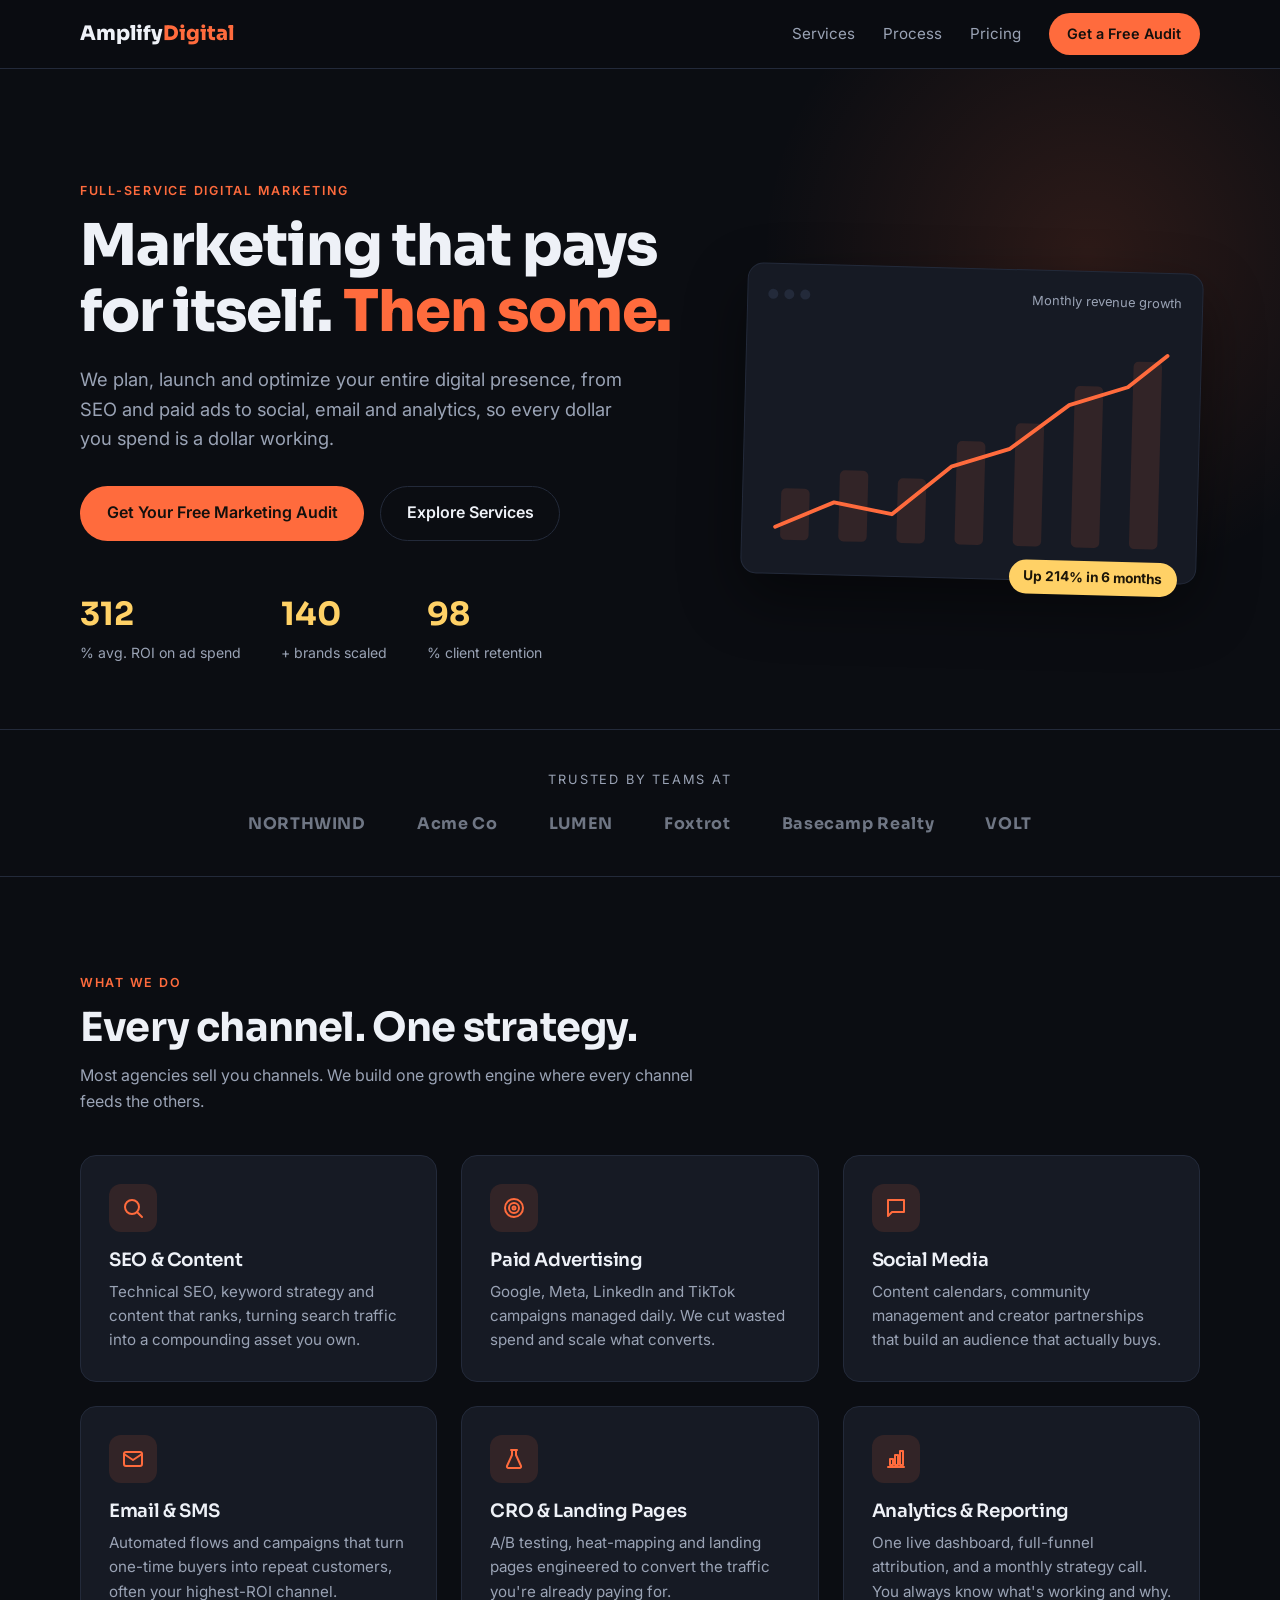
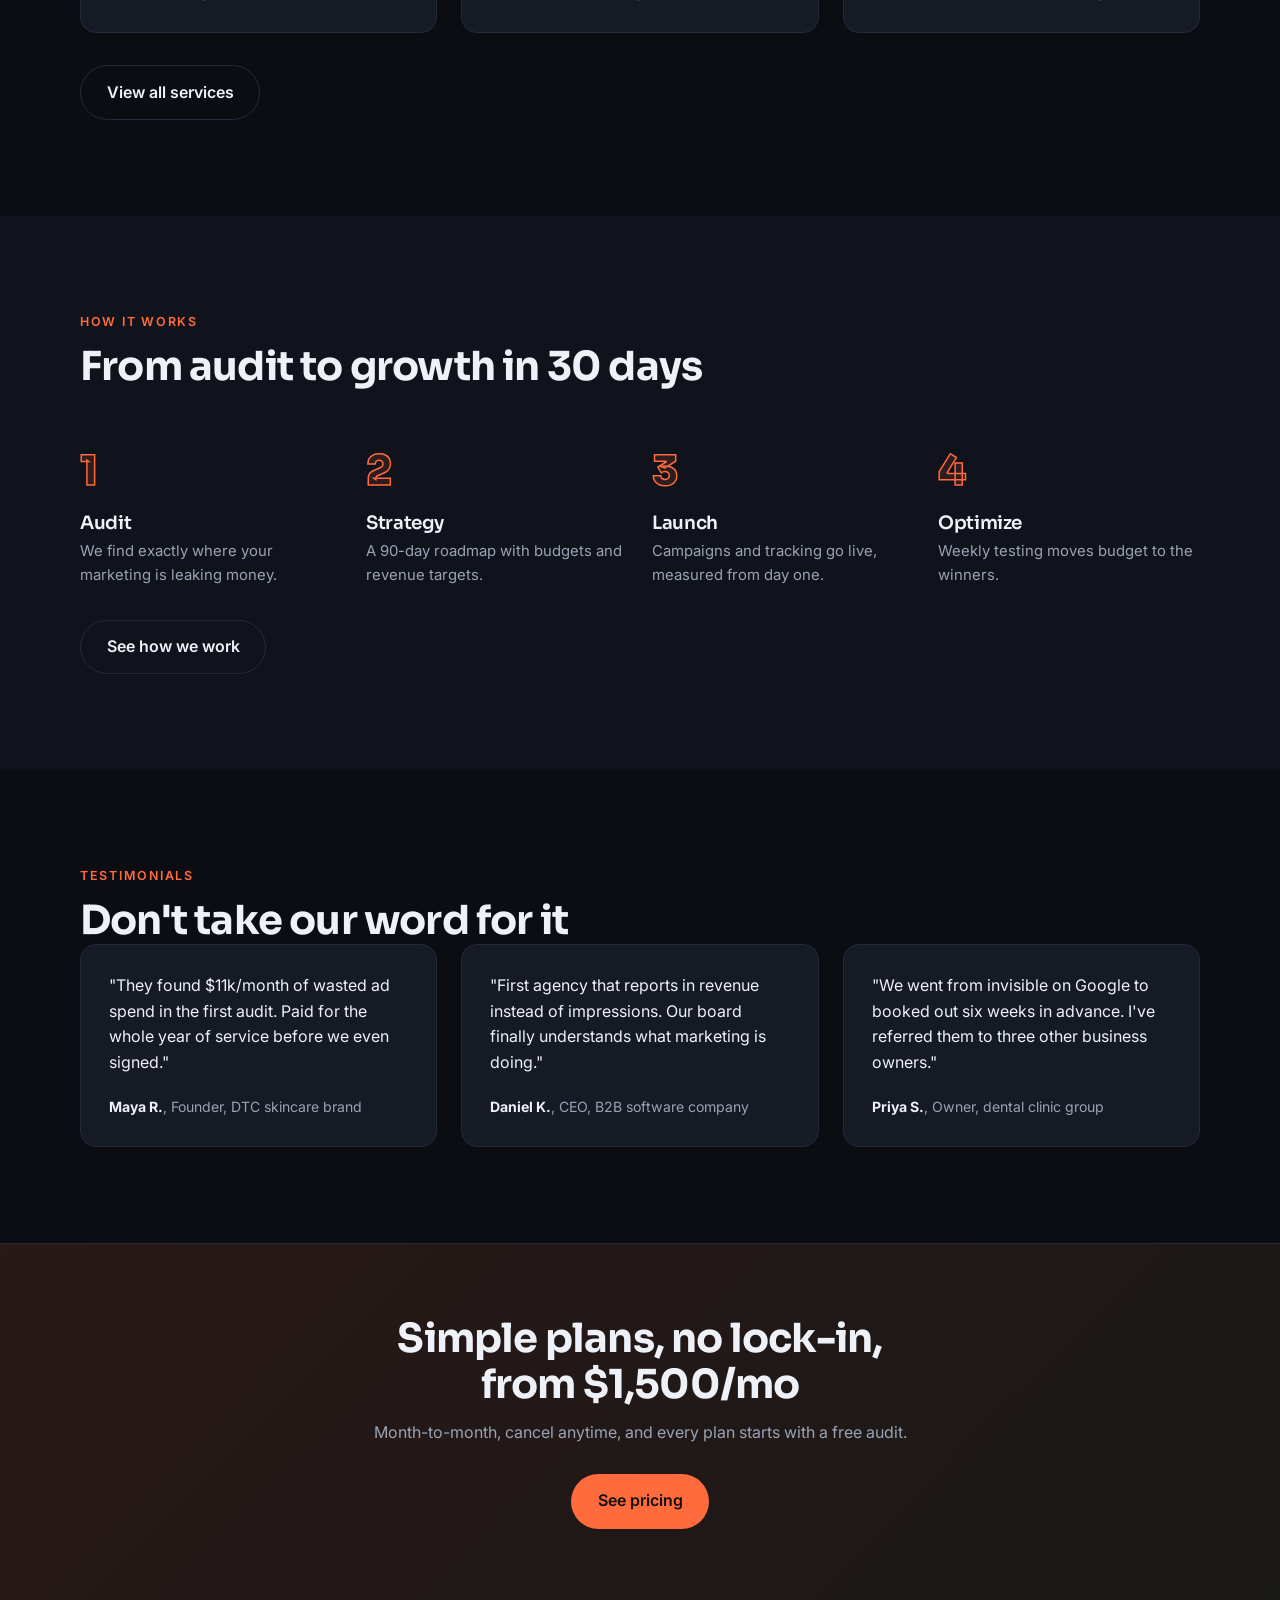
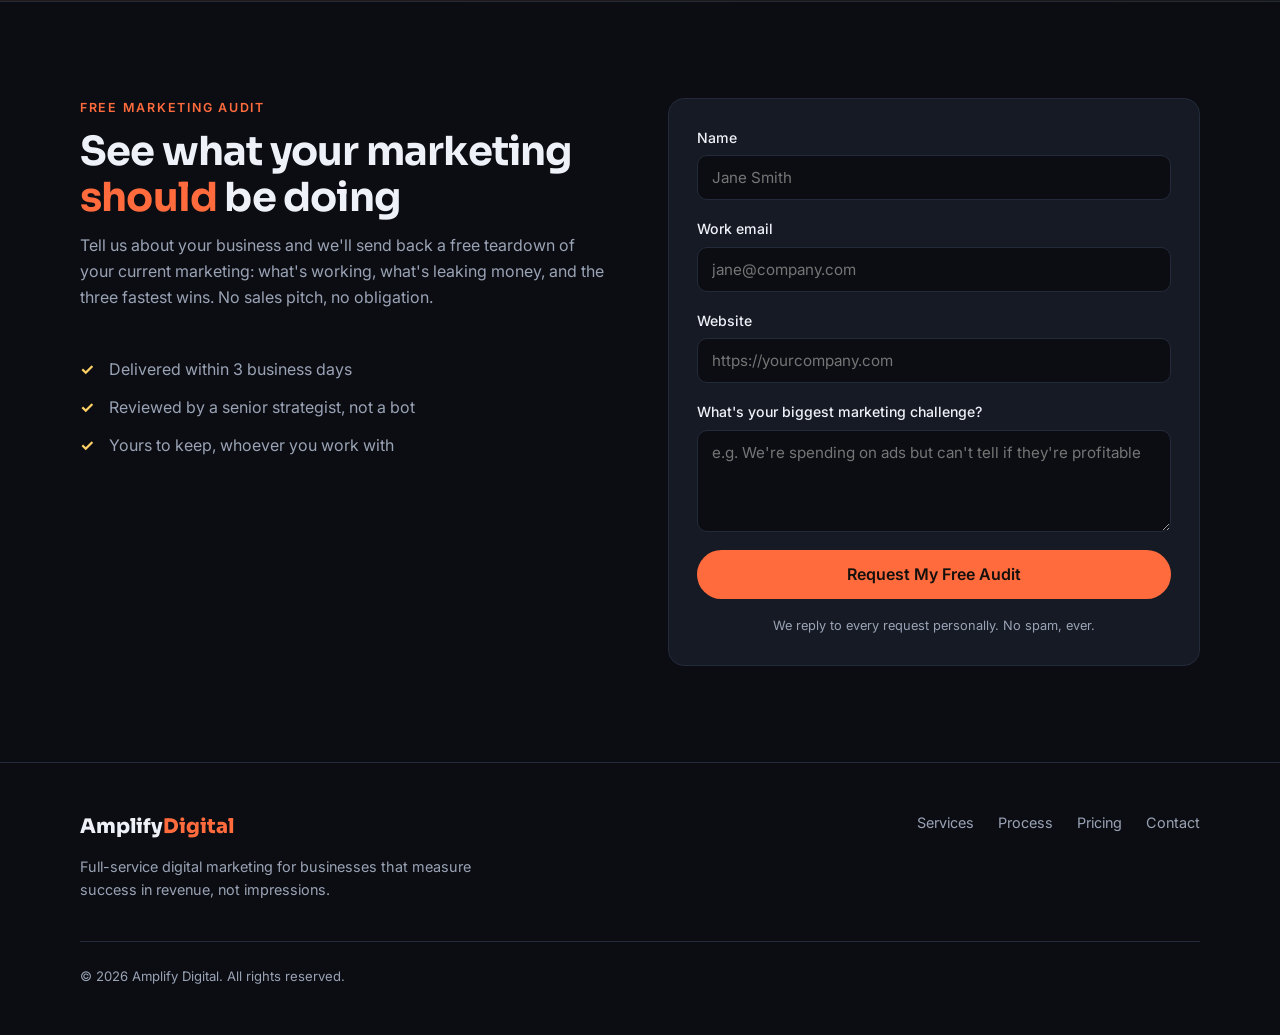
==== commit 924bc53c: "Remove Results page and all associated content Delete results.html, drop its nav and footer links fr" ====
--- a/index.html
+++ b/index.html
@@ -23,7 +23,6 @@
       <nav class="nav-links" id="navLinks">
         <a href="services.html">Services</a>
         <a href="process.html">Process</a>
-        <a href="results.html">Results</a>
         <a href="pricing.html">Pricing</a>
         <a href="#contact" class="btn btn-small">Get a Free Audit</a>
       </nav>
@@ -126,23 +125,8 @@
     </div>
   </section>
 
-  <!-- ===== Results teaser ===== -->
-  <section class="section section-alt">
-    <div class="container">
-      <p class="eyebrow reveal">Proof, not promises</p>
-      <h2 class="reveal">Numbers our clients brag about</h2>
-      <div class="stat-band reveal">
-        <div class="stat"><strong>+327%</strong><span>online revenue, e-commerce</span></div>
-        <div class="stat"><strong>5.2x</strong><span>organic demos, B2B SaaS</span></div>
-        <div class="stat"><strong>-58%</strong><span>cost per booking, local</span></div>
-        <div class="stat"><strong>4.6x</strong><span>return on ad spend</span></div>
-      </div>
-      <p class="reveal" style="margin-top:1.5rem"><a href="results.html" class="btn btn-ghost">See the case studies</a></p>
-    </div>
-  </section>
-
   <!-- ===== Process teaser ===== -->
-  <section class="section" id="process-teaser">
+  <section class="section section-alt" id="process-teaser">
     <div class="container">
       <p class="eyebrow reveal">How it works</p>
       <h2 class="reveal">From audit to growth in 30 days</h2>
@@ -157,7 +141,7 @@
   </section>
 
   <!-- ===== Testimonials ===== -->
-  <section class="section section-alt">
+  <section class="section">
     <div class="container">
       <p class="eyebrow reveal">Testimonials</p>
       <h2 class="reveal">Don't take our word for it</h2>
@@ -231,7 +215,6 @@
       <nav aria-label="Footer">
         <a href="services.html">Services</a>
         <a href="process.html">Process</a>
-        <a href="results.html">Results</a>
         <a href="pricing.html">Pricing</a>
         <a href="#contact">Contact</a>
       </nav>
--- a/styles.css
+++ b/styles.css
@@ -186,11 +186,6 @@
 }
 .step h3 { margin-bottom: 0.4rem; }
 .step p { color: var(--muted); font-size: 0.93rem; }
-
-/* ============ Case studies ============ */
-.case-tag { font-size: 0.78rem !important; text-transform: uppercase; letter-spacing: 0.1em; color: var(--accent) !important; font-weight: 600; margin-bottom: 1rem; }
-.case-metric { font-family: var(--font-head); font-size: 2.6rem; font-weight: 800; color: var(--text) !important; line-height: 1; }
-.case-metric-label { color: var(--accent-2) !important; font-size: 0.88rem !important; margin: 0.35rem 0 1rem; }
 
 /* ============ Quotes ============ */
 .quote p { font-size: 1rem; color: var(--text); }
@@ -345,25 +340,6 @@
   .service-row .deliverables { grid-template-columns: 1fr; }
 }
 
-/* ============ Stat band ============ */
-.stat-band {
-  display: grid;
-  grid-template-columns: repeat(4, 1fr);
-  gap: 1.5rem;
-  text-align: center;
-  padding: 2.5rem 0;
-}
-.stat-band .stat strong {
-  font-family: var(--font-head);
-  font-size: clamp(2rem, 4vw, 2.8rem);
-  font-weight: 800;
-  color: var(--accent-2);
-  display: block;
-  line-height: 1;
-}
-.stat-band .stat span { color: var(--muted); font-size: 0.9rem; }
-@media (max-width: 640px) { .stat-band { grid-template-columns: 1fr 1fr; gap: 2rem; } }
-
 /* ============ CTA band ============ */
 .cta-band {
   text-align: center;
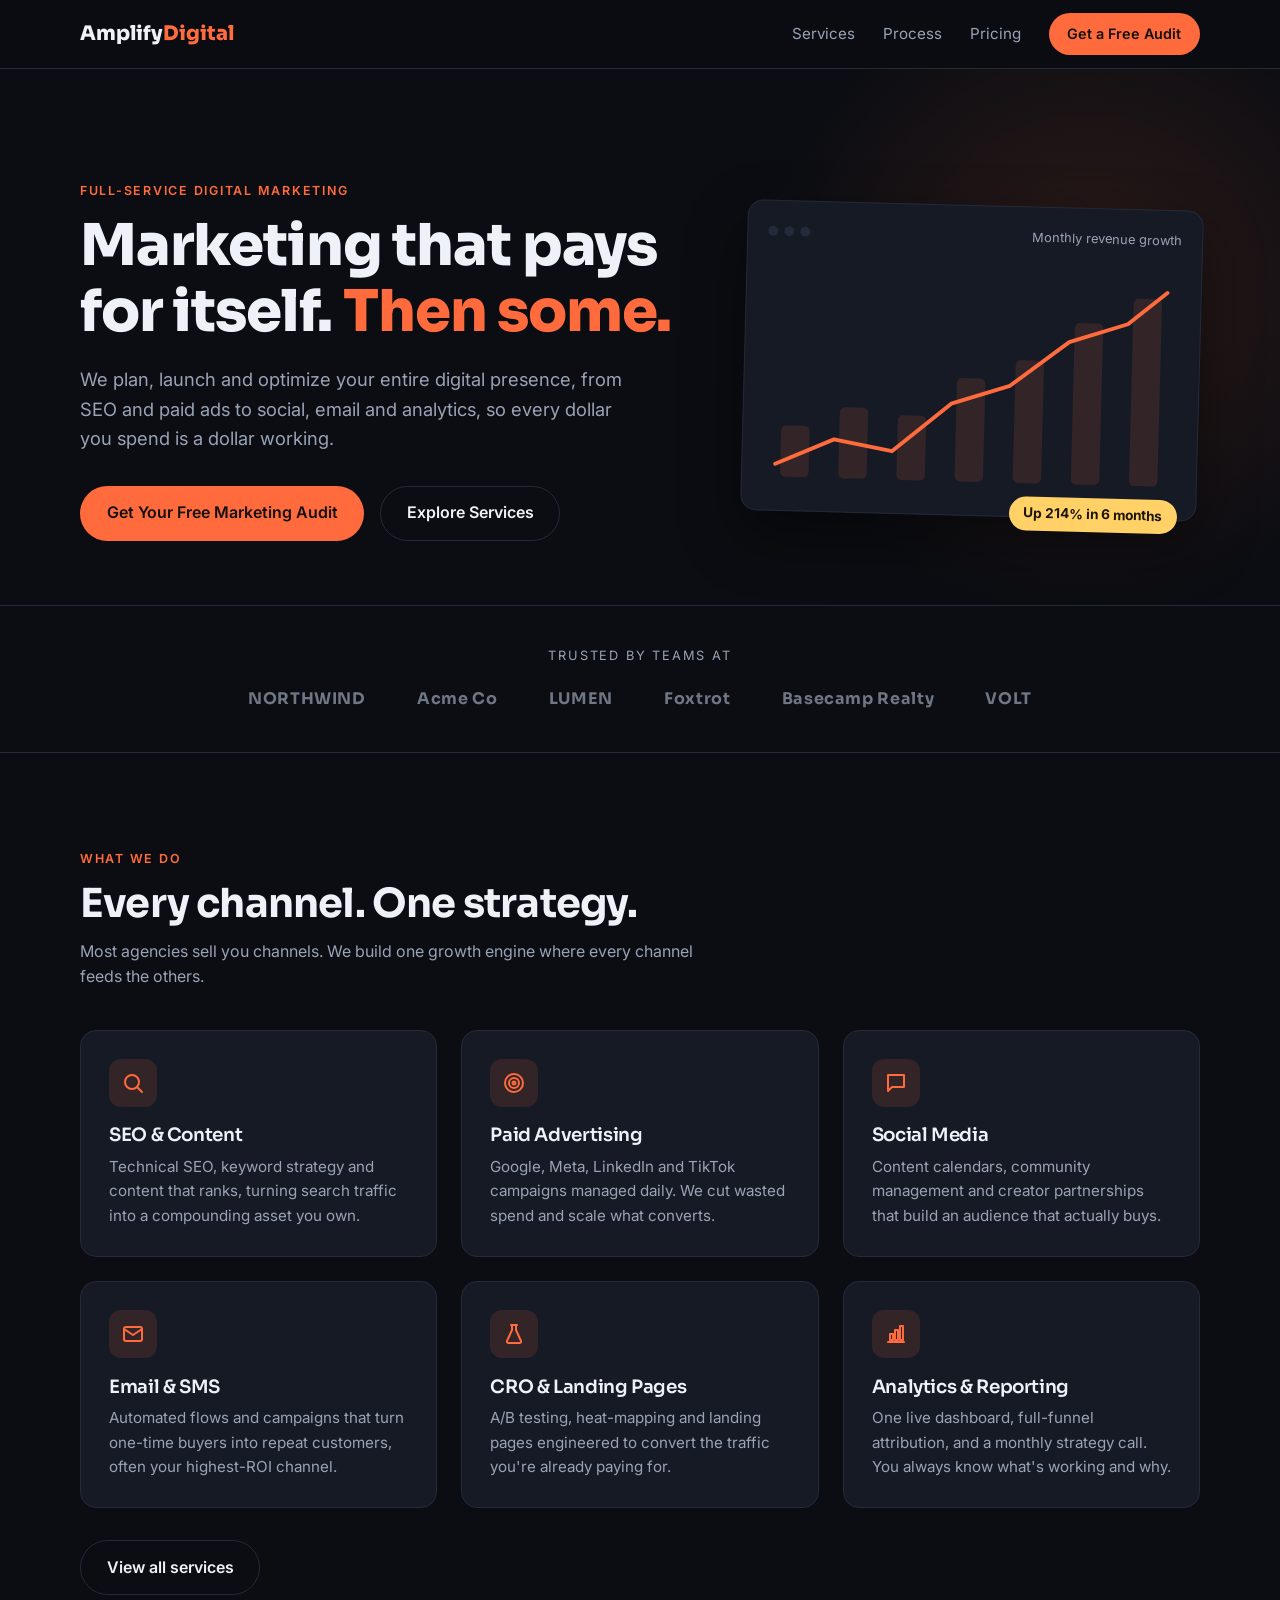
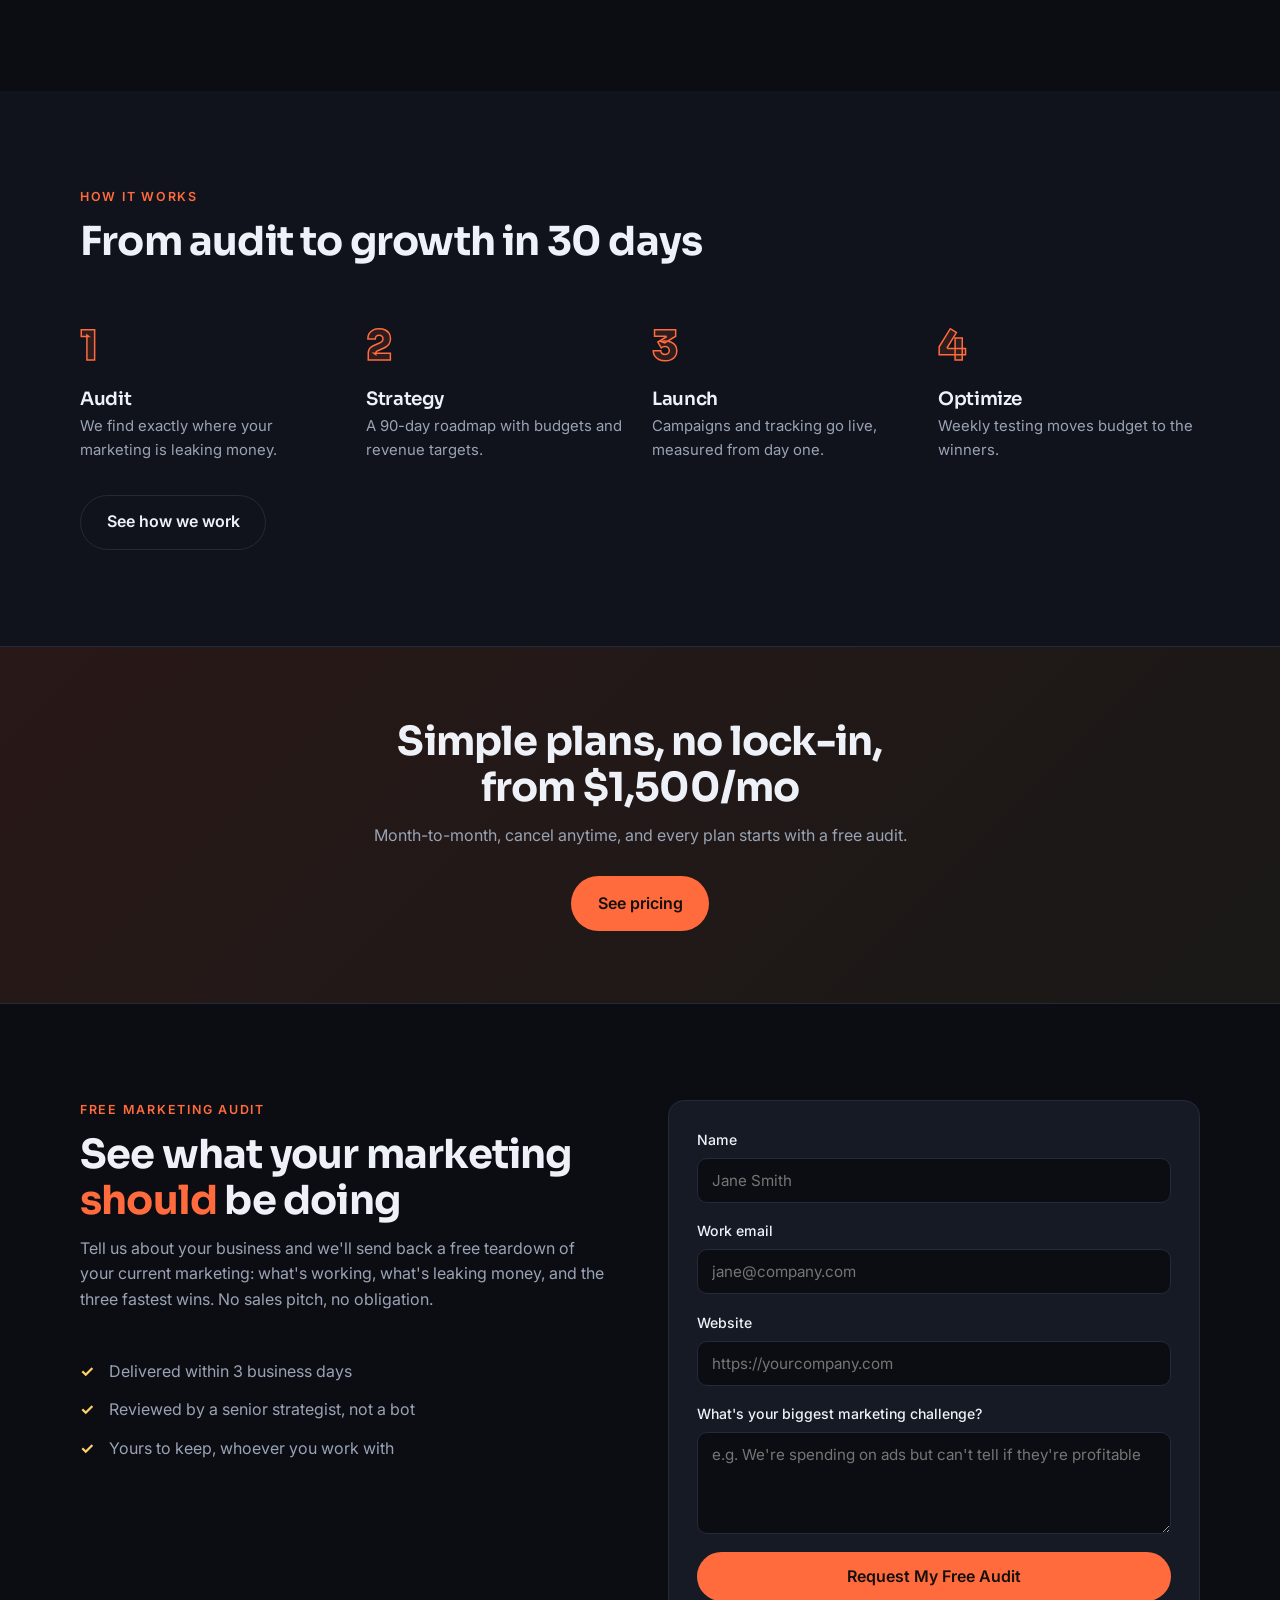
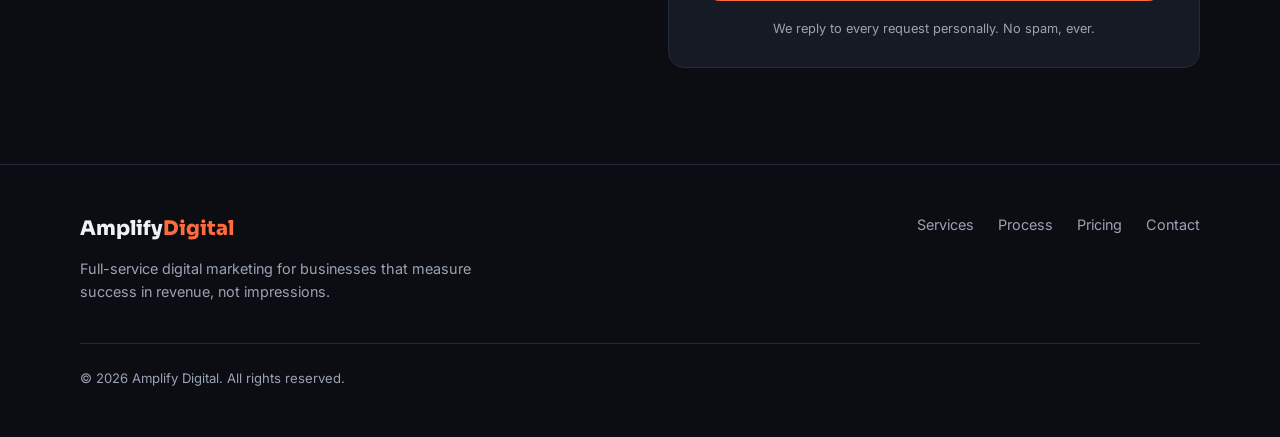
==== commit 4b23876a: "Remove hero stat counters and testimonials section Drop the animated hero stats and the testimonials" ====
--- a/index.html
+++ b/index.html
@@ -43,11 +43,6 @@
           <a href="#contact" class="btn">Get Your Free Marketing Audit</a>
           <a href="services.html" class="btn btn-ghost">Explore Services</a>
         </div>
-        <ul class="hero-stats">
-          <li><strong data-count="312">0</strong><span>% avg. ROI on ad spend</span></li>
-          <li><strong data-count="140">0</strong><span>+ brands scaled</span></li>
-          <li><strong data-count="98">0</strong><span>% client retention</span></li>
-        </ul>
       </div>
       <div class="hero-visual reveal" aria-hidden="true">
         <div class="chart-card">
@@ -140,28 +135,6 @@
     </div>
   </section>
 
-  <!-- ===== Testimonials ===== -->
-  <section class="section">
-    <div class="container">
-      <p class="eyebrow reveal">Testimonials</p>
-      <h2 class="reveal">Don't take our word for it</h2>
-      <div class="grid grid-3">
-        <blockquote class="card quote reveal">
-          <p>"They found $11k/month of wasted ad spend in the first audit. Paid for the whole year of service before we even signed."</p>
-          <footer><strong>Maya R.</strong>, Founder, DTC skincare brand</footer>
-        </blockquote>
-        <blockquote class="card quote reveal">
-          <p>"First agency that reports in revenue instead of impressions. Our board finally understands what marketing is doing."</p>
-          <footer><strong>Daniel K.</strong>, CEO, B2B software company</footer>
-        </blockquote>
-        <blockquote class="card quote reveal">
-          <p>"We went from invisible on Google to booked out six weeks in advance. I've referred them to three other business owners."</p>
-          <footer><strong>Priya S.</strong>, Owner, dental clinic group</footer>
-        </blockquote>
-      </div>
-    </div>
-  </section>
-
   <!-- ===== Pricing teaser ===== -->
   <section class="cta-band">
     <div class="container">
--- a/styles.css
+++ b/styles.css
@@ -104,9 +104,6 @@
 }
 .hero-inner { display: grid; grid-template-columns: 1.15fr 0.85fr; gap: 3rem; align-items: center; position: relative; }
 .hero-actions { display: flex; gap: 1rem; flex-wrap: wrap; }
-.hero-stats { display: flex; gap: 2.5rem; list-style: none; margin-top: 3rem; flex-wrap: wrap; }
-.hero-stats strong { font-family: var(--font-head); font-size: 2rem; color: var(--accent-2); display: block; }
-.hero-stats span { color: var(--muted); font-size: 0.88rem; }
 
 .chart-card {
   background: var(--card);
@@ -186,12 +183,6 @@
 }
 .step h3 { margin-bottom: 0.4rem; }
 .step p { color: var(--muted); font-size: 0.93rem; }
-
-/* ============ Quotes ============ */
-.quote p { font-size: 1rem; color: var(--text); }
-.quote p::before { content: none; }
-.quote footer { margin-top: 1.25rem; color: var(--muted); font-size: 0.88rem; }
-.quote strong { color: var(--text); }
 
 /* ============ Pricing ============ */
 .pricing-grid { align-items: stretch; }
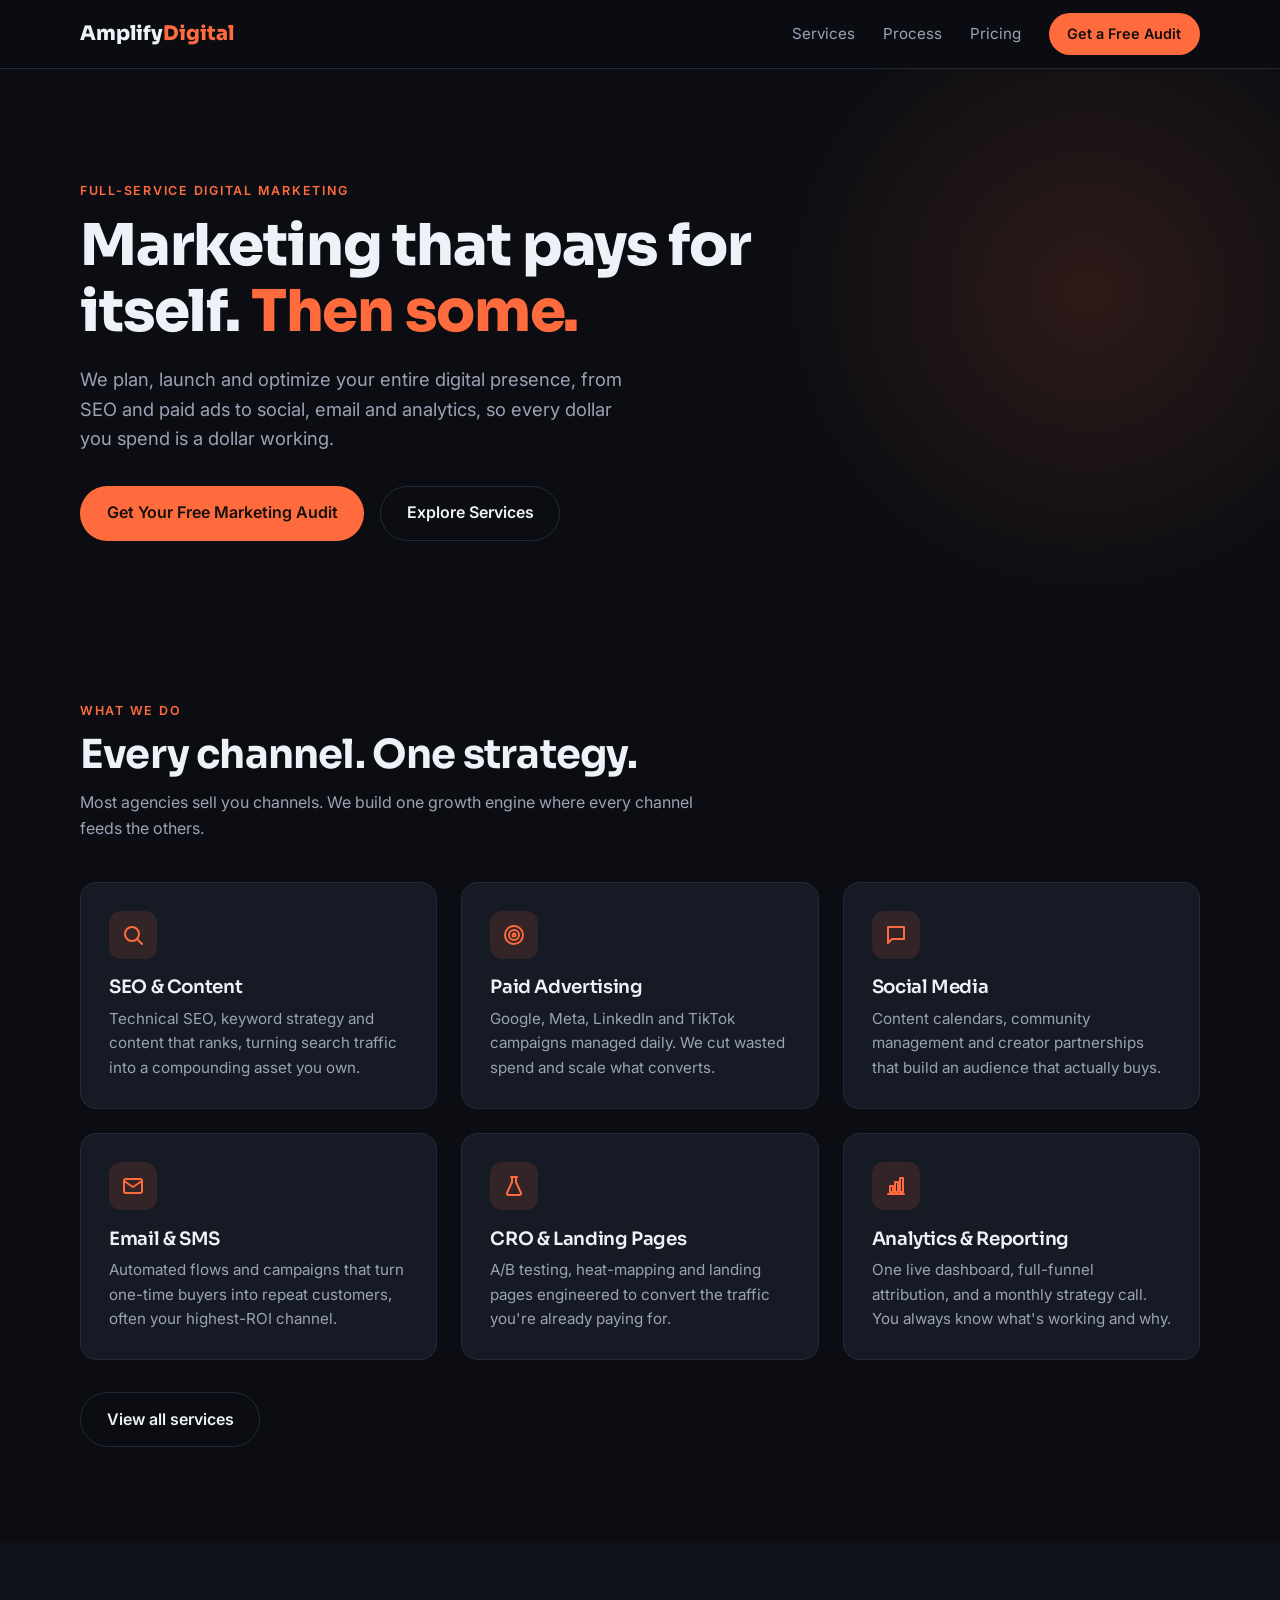
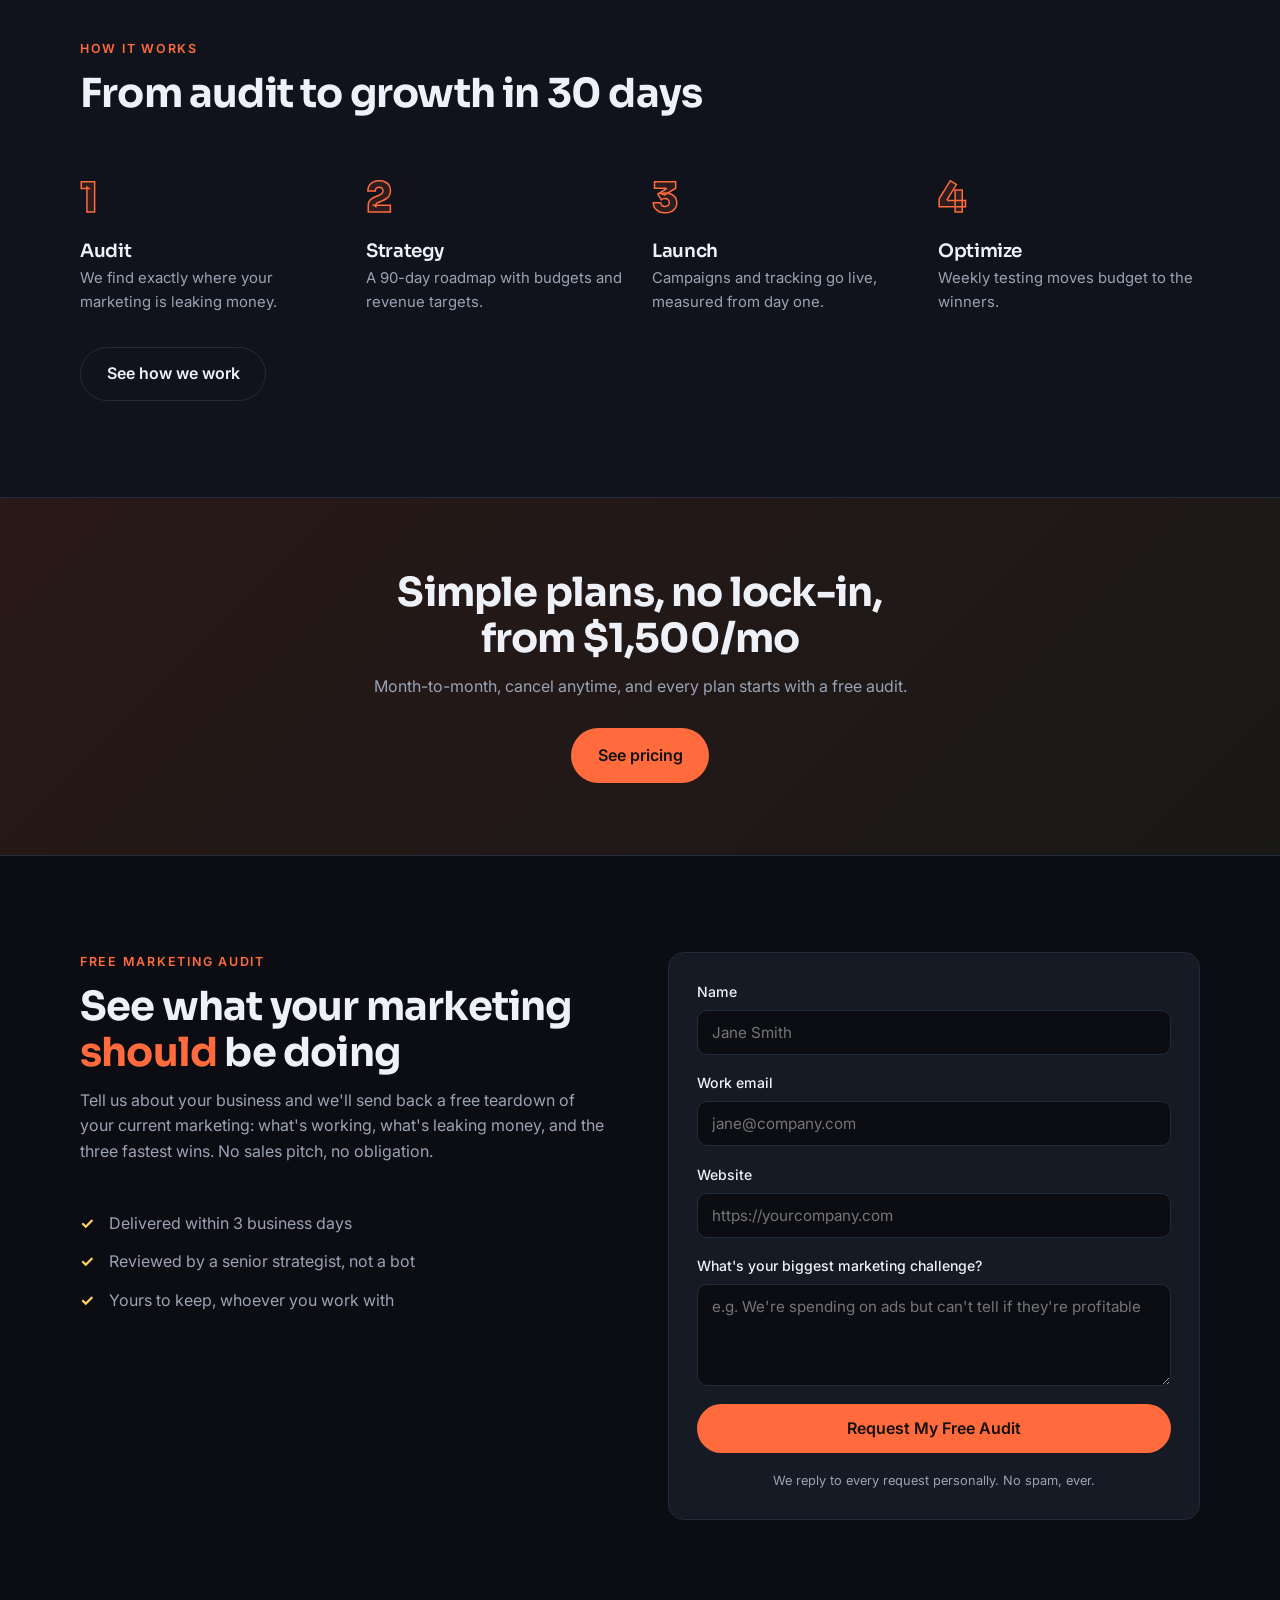
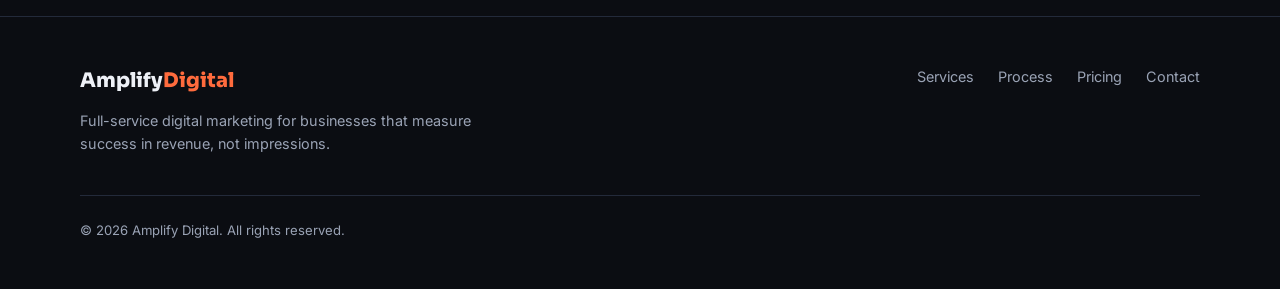
==== commit aa467257: "Remove hero revenue chart and trust bar Drop the 'Monthly revenue growth' chart card and the 'Truste" ====
--- a/index.html
+++ b/index.html
@@ -43,37 +43,6 @@
           <a href="#contact" class="btn">Get Your Free Marketing Audit</a>
           <a href="services.html" class="btn btn-ghost">Explore Services</a>
         </div>
-      </div>
-      <div class="hero-visual reveal" aria-hidden="true">
-        <div class="chart-card">
-          <div class="chart-card-head">
-            <span class="dot"></span><span class="dot"></span><span class="dot"></span>
-            <em>Monthly revenue growth</em>
-          </div>
-          <svg viewBox="0 0 320 180" class="chart">
-            <polyline class="chart-line" points="10,160 55,140 100,148 145,110 190,95 235,60 280,45 310,20" />
-            <g class="chart-bars">
-              <rect x="14" y="130" width="22" height="40"/>
-              <rect x="59" y="115" width="22" height="55"/>
-              <rect x="104" y="120" width="22" height="50"/>
-              <rect x="149" y="90" width="22" height="80"/>
-              <rect x="194" y="75" width="22" height="95"/>
-              <rect x="239" y="45" width="22" height="125"/>
-              <rect x="284" y="25" width="22" height="145"/>
-            </g>
-          </svg>
-          <div class="chart-badge">Up 214% in 6 months</div>
-        </div>
-      </div>
-    </div>
-  </section>
-
-  <!-- ===== Trust bar ===== -->
-  <section class="trustbar">
-    <div class="container">
-      <p>Trusted by teams at</p>
-      <div class="trust-logos">
-        <span>NORTHWIND</span><span>Acme&nbsp;Co</span><span>LUMEN</span><span>Foxtrot</span><span>Basecamp&nbsp;Realty</span><span>VOLT</span>
       </div>
     </div>
   </section>
--- a/styles.css
+++ b/styles.css
@@ -102,39 +102,9 @@
   background: radial-gradient(circle, rgba(255,107,61,0.14), transparent 60%);
   pointer-events: none;
 }
-.hero-inner { display: grid; grid-template-columns: 1.15fr 0.85fr; gap: 3rem; align-items: center; position: relative; }
+.hero-inner { position: relative; }
+.hero-copy { max-width: 46rem; }
 .hero-actions { display: flex; gap: 1rem; flex-wrap: wrap; }
-
-.chart-card {
-  background: var(--card);
-  border: 1px solid var(--card-edge);
-  border-radius: var(--radius);
-  padding: 1.25rem;
-  position: relative;
-  box-shadow: 0 24px 60px rgba(0, 0, 0, 0.45);
-  transform: rotate(1.5deg);
-}
-.chart-card-head { display: flex; align-items: center; gap: 6px; margin-bottom: 1rem; }
-.chart-card-head .dot { width: 10px; height: 10px; border-radius: 50%; background: var(--card-edge); }
-.chart-card-head em { margin-left: auto; font-size: 0.8rem; color: var(--muted); font-style: normal; }
-.chart-bars rect { fill: var(--accent-soft); stroke: none; rx: 4; }
-.chart-line { fill: none; stroke: var(--accent); stroke-width: 3; stroke-linecap: round; stroke-linejoin: round; }
-.chart-badge {
-  position: absolute;
-  bottom: -14px; right: 18px;
-  background: var(--accent-2);
-  color: #1d1608;
-  font-weight: 700;
-  font-size: 0.85rem;
-  padding: 0.4rem 0.9rem;
-  border-radius: 999px;
-}
-
-/* ============ Trust bar ============ */
-.trustbar { padding: 2.5rem 0; border-block: 1px solid var(--card-edge); }
-.trustbar p { text-align: center; color: var(--muted); font-size: 0.8rem; text-transform: uppercase; letter-spacing: 0.14em; margin-bottom: 1.25rem; }
-.trust-logos { display: flex; justify-content: center; gap: clamp(1.5rem, 4vw, 3.5rem); flex-wrap: wrap; }
-.trust-logos span { font-family: var(--font-head); font-weight: 700; color: var(--muted); opacity: 0.7; letter-spacing: 0.04em; }
 
 /* ============ Sections & cards ============ */
 .section { padding: clamp(4rem, 8vw, 6rem) 0; }
@@ -248,8 +218,6 @@
 
 /* ============ Responsive ============ */
 @media (max-width: 900px) {
-  .hero-inner { grid-template-columns: 1fr; }
-  .hero-visual { max-width: 420px; }
   .grid-3 { grid-template-columns: 1fr 1fr; }
   .steps { grid-template-columns: 1fr 1fr; }
   .contact-inner { grid-template-columns: 1fr; }
